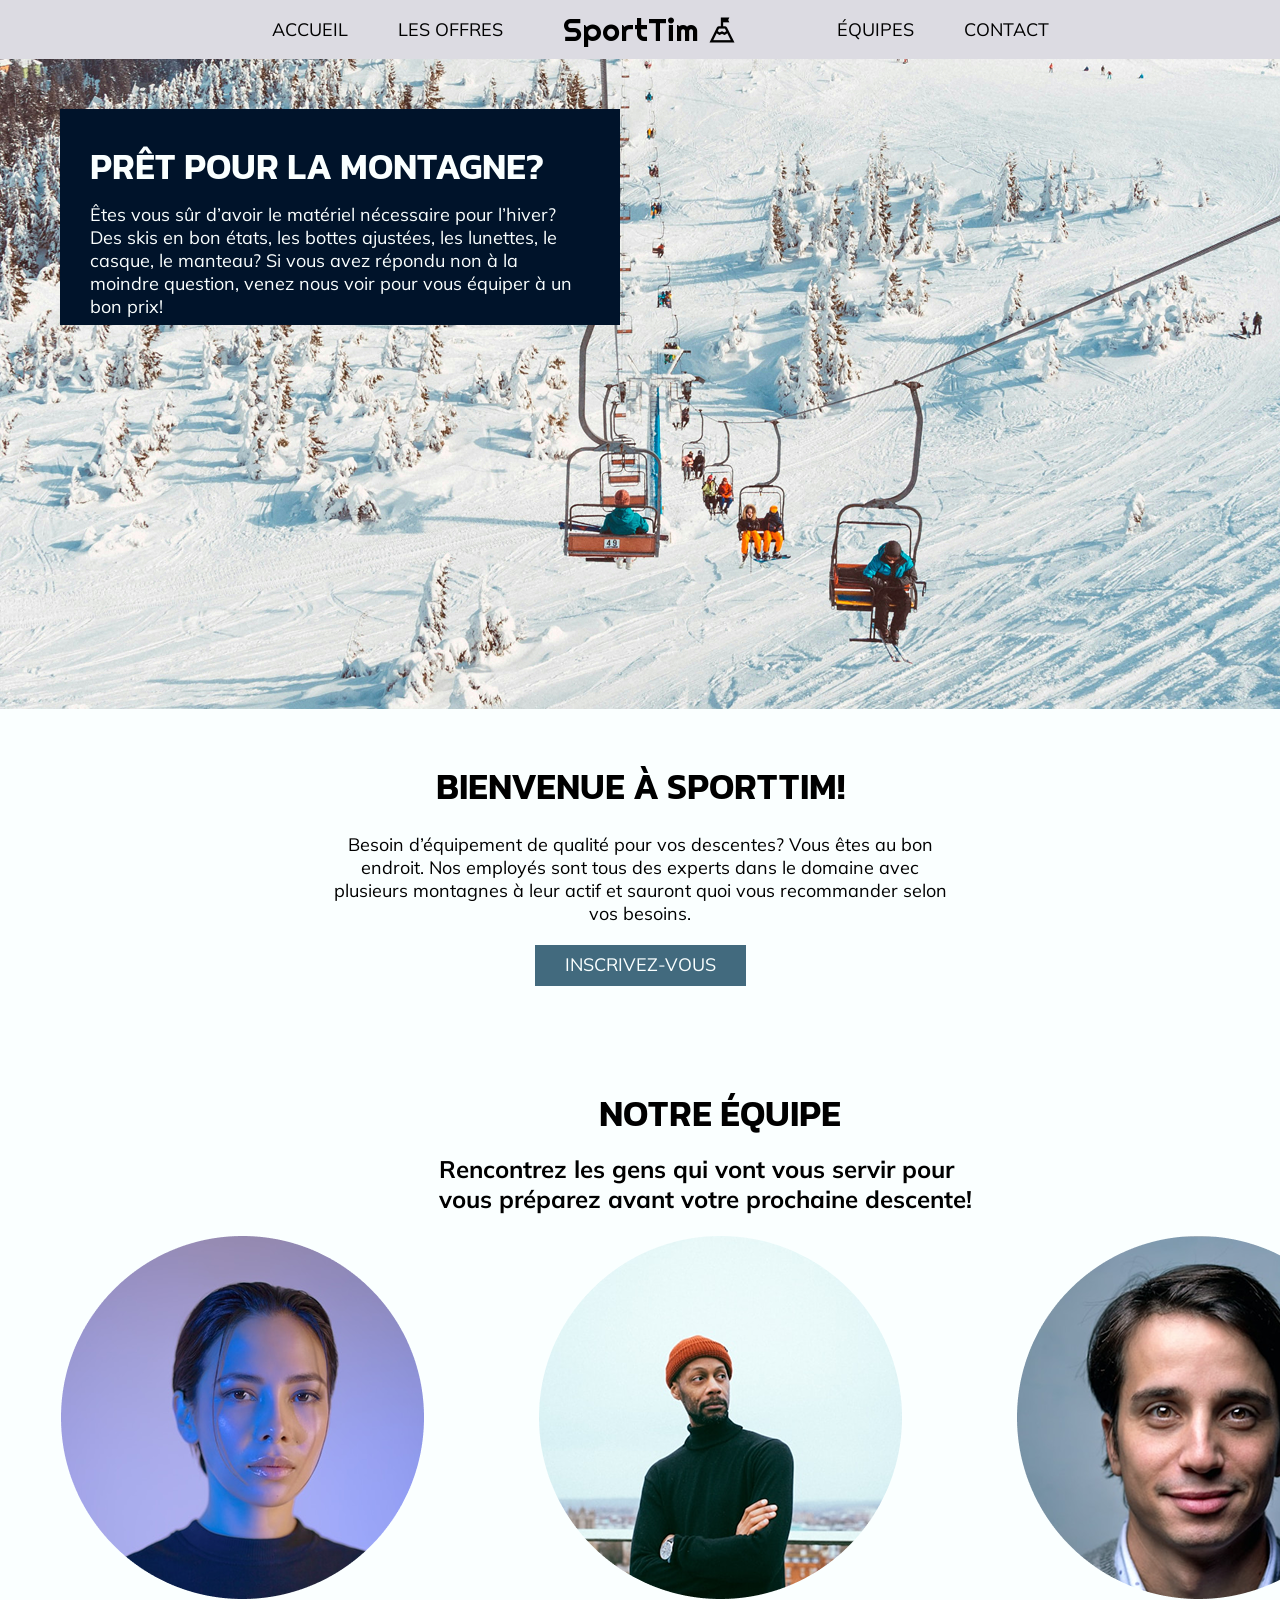
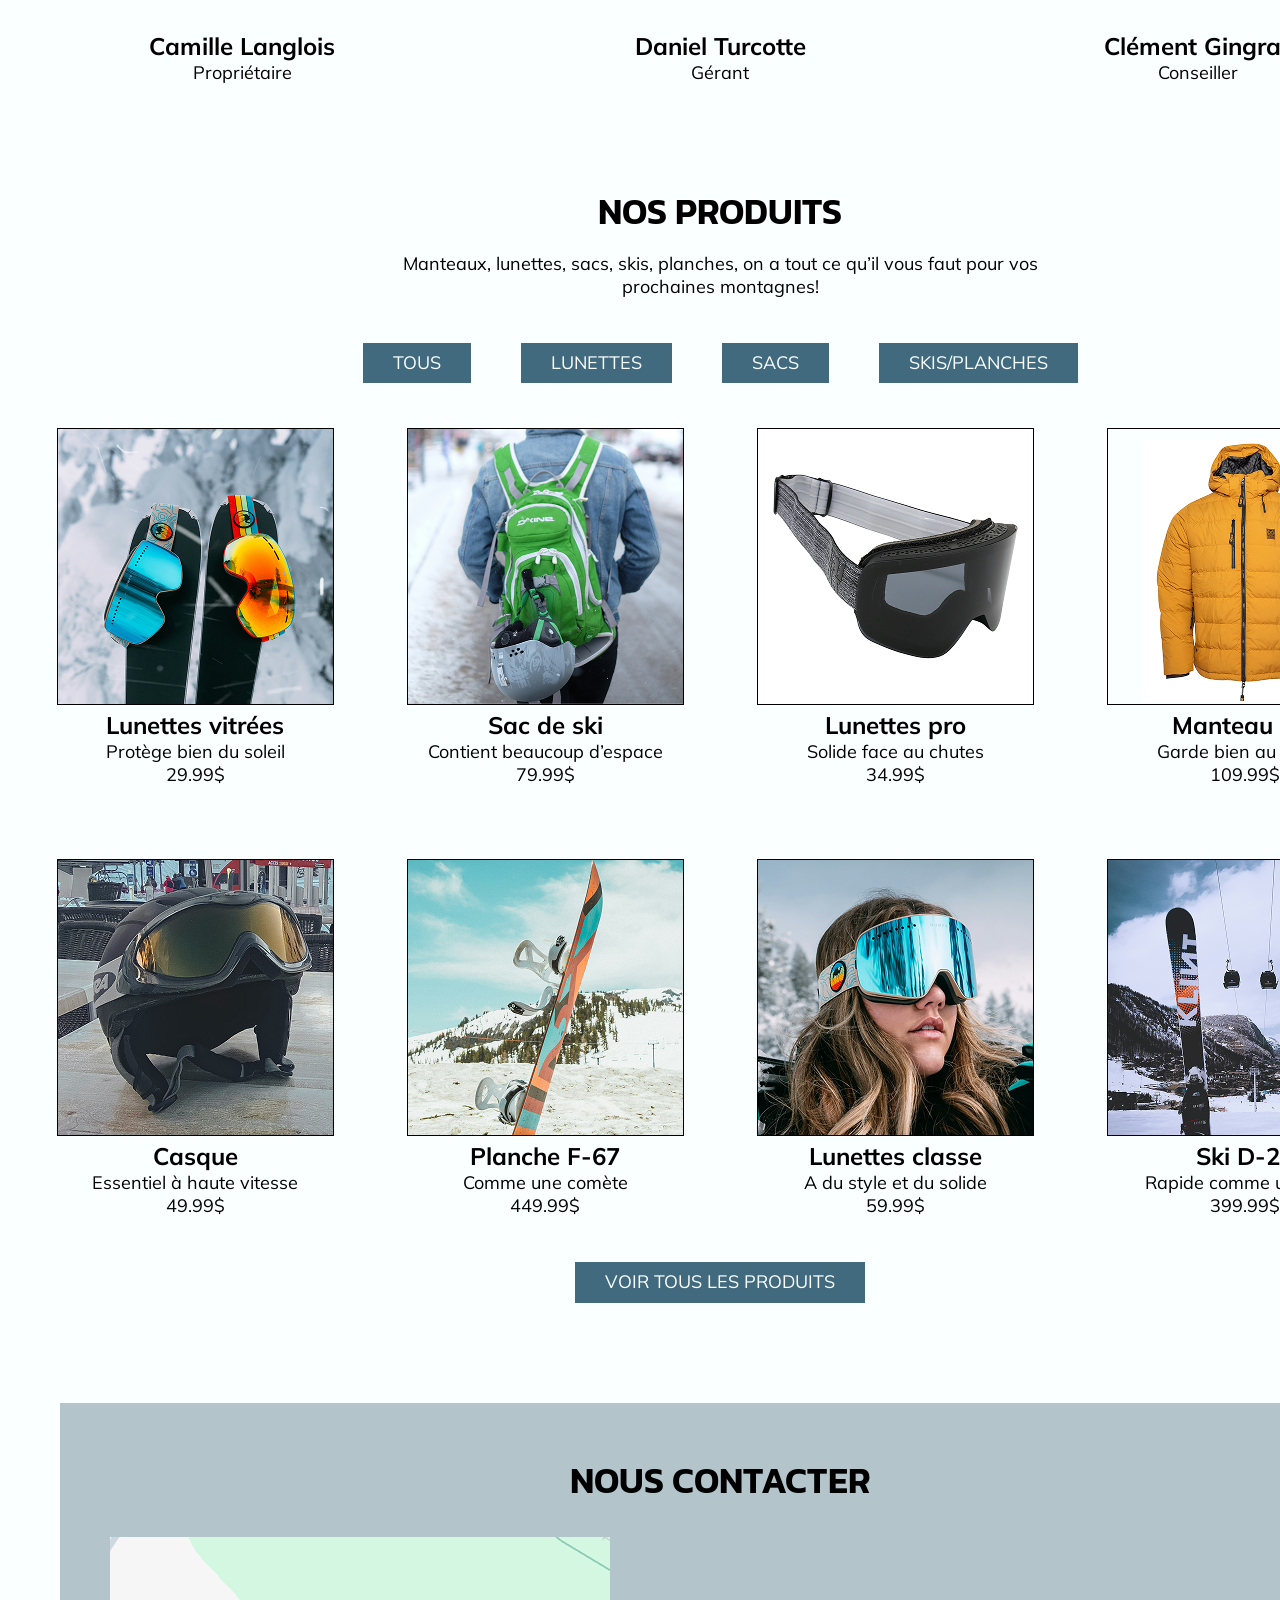
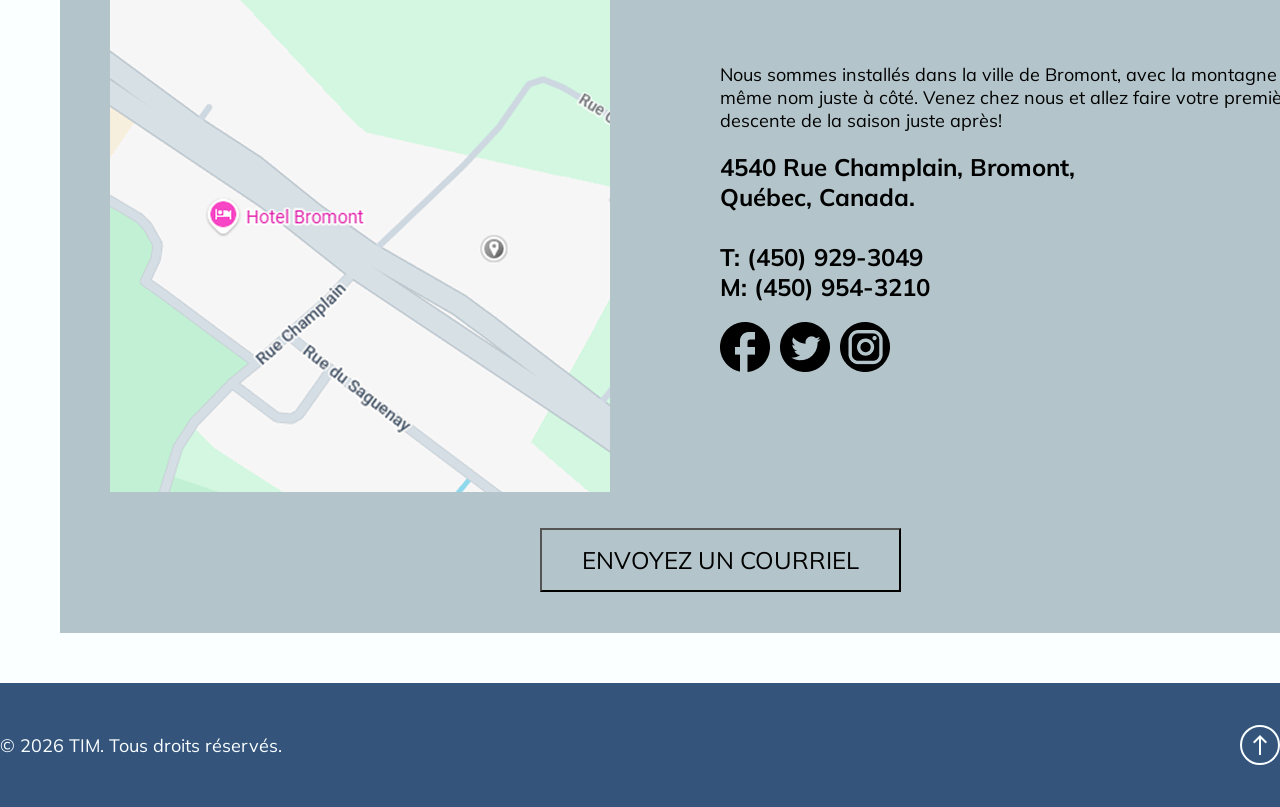
==== index.html @ 907dd09f "sauvegarde rapide" ====
<!DOCTYPE html>
<html lang="fr">
<head>
    <meta charset="UTF-8">
    <meta name="viewport" content="width=device-width, initial-scale=1.0">
    <title>SportTim</title>
    <link rel="preconnect" href="https://fonts.googleapis.com">
    <link rel="preconnect" href="https://fonts.gstatic.com" crossorigin>
    <link href="https://fonts.googleapis.com/css2?family=Kanit:ital,wght@0,100;0,200;0,300;0,400;0,500;0,600;0,700;0,800;0,900;1,100;1,200;1,300;1,400;1,500;1,600;1,700;1,800;1,900&family=Mulish:ital,wght@0,200..1000;1,200..1000&family=Righteous&display=swap" rel="stylesheet">
    <link rel="stylesheet" href="https://fonts.googleapis.com/css2?family=Material+Symbols+Outlined:opsz,wght,FILL,GRAD@20..48,100..700,0..1,-50..200" />
    <script src="scripts.js" defer></script>
    <link rel="stylesheet" href="styles/normalize.css">
    <link rel="stylesheet" href="styles/style.css">
</head>
<body>
    <header>
        <div class="boiteNav">
            <nav>
                <ul>
                    <li><a href="index.html">Accueil</a></li>
                    <li><a href="#">Les offres</a></li>
                </ul>

            </nav>
            

            <a href="index.html" class="logo">
                SportTim
                <span class="mountain material-symbols-outlined">
                mountain_flag
                </span>
            </a>

            <nav>
                <ul>
                    <li><a href="#">Équipes</a></li>
                    <li><a href="#">Contact</a></li>
                </ul>

            </nav>
        </div>
    </header>

    <section class="hero">
        <div class="wrapper">
            <div class="contenu">
                <h2>Prêt pour la montagne?</h2>
                <p>Êtes vous sûr d’avoir le matériel nécessaire pour l’hiver? Des skis en bon états, les bottes ajustées, les lunettes, le casque, le manteau? Si vous avez répondu non à la moindre question, venez nous voir pour vous équiper à un bon prix! </p>
            </div>
        </div>

    </section>

    <section class="inscription">
        <div class="wrapper">

            <h2>Bienvenue à SportTim!</h2>

            <p>
                Besoin d’équipement de qualité pour vos descentes? Vous êtes au bon endroit. Nos employés sont tous des experts dans le domaine avec plusieurs montagnes à leur actif et sauront quoi vous recommander selon vos besoins.
            </p>

            <button>
                Inscrivez-vous
            </button>

        </div>

    </section>

    <section class="equipe">
        <div class="wrapper">
            <div class="titreEquipe">
                <h2>Notre équipe</h2>
                <h3>
                    Rencontrez les gens qui vont vous servir pour vous préparez avant votre prochaine descente! 
                </h3>
            </div>


            <div class="carousel">
                <article>
                    <img class="employe" src="images/Camille.png" alt=""> 
                    <h3>Camille Langlois</h3>
                    <p>Propriétaire</p>
                </article>
                <article>
                    <img class="employe" src="images/Daniel.png" alt="">
                    <h3>Daniel Turcotte</h3>
                    <p>Gérant</p>
                </article>
                <article>
                    <img class="employe" src="images/Clément.png" alt="">
                    <h3>Clément Gingras</h3>
                    <p>Conseiller</p>
                </article>
            </div>


        </div>
    </section>

    <section class="produits">
        <div class="wrapper">
            <div class="titreProduits">
                <h2>Nos produits</h2>
                <p>
                    Manteaux, lunettes, sacs, skis, planches, on a tout ce qu’il vous faut pour vos prochaines montagnes!
                </p>
            </div>
            <div class="navProduits">
                <button>Tous</button><button>Lunettes</button><button>Sacs</button><button>Skis/planches</button>
            </div>
            <div class="cases">
                <article>
                    <a href="fiche-produit.html"><img src="images/lunetteVitre.png" alt=""></a>
                    <h3>Lunettes vitrées</h3>
                    <p>Protège bien du soleil</p>
                    <p>29.99$</p>
                </article>
                <article>
                    <a href="fiche-produit.html"><img src="images/sac.png" alt=""></a>
                    <h3>Sac de ski</h3>
                    <p>Contient beaucoup d’espace</p>
                    <p>79.99$</p>
                </article>
                <article>
                    <a href="fiche-produit.html"><img src="images/lunettePro.png" alt=""></a>
                    <h3>Lunettes pro</h3>
                    <p>Solide face au chutes</p>
                    <p>34.99$</p>
                </article>
                <article>
                    <a href="fiche-produit.html"><img src="images/manteau.png" alt=""></a>
                    <h3>Manteau pro</h3>
                    <p>Garde bien au chaud</p>
                    <p>109.99$</p>
                </article>
                <article>
                    <a href="fiche-produit.html"><img src="images/casque.png" alt=""></a>
                    <h3>Casque</h3>
                    <p>Essentiel à haute vitesse</p>
                    <p>49.99$</p>
                </article>
                <article>
                    <a href="fiche-produit.html"><img src="images/planche.png" alt=""></a>
                    <h3>Planche F-67</h3>
                    <p>Comme une comète</p>
                    <p>449.99$</p>
                </article>
                <article>
                    <a href="fiche-produit.html"><img src="images/lunetteClasse.png" alt=""></a>
                    <h3>Lunettes classe</h3>
                    <p>A du style et du solide</p>
                    <p>59.99$</p>
                </article>
                <article>
                   <a href="fiche-produit.html"><img src="images/ski.png" alt=""></a>
                    <h3>Ski D-29</h3>
                    <p>Rapide comme un éclair</p>
                    <p>399.99$</p>
                </article>
            </div>
            <button class="ctaProduits" onclick="window.location.href='produits.html'">Voir tous les produits</button>  <!--trouver autre methode pour cliquer-->
        </div>
    </section>

    <section class="contacter">
        <div class="wrapper">
            <div class="conteneurContact">
                <h2>
                Nous contacter
            </h2>
            <div class="colonnes">
                <div class="colonne1">
                    <img src="images/map.png" alt="">
                </div>
                <div class="colonne2">
                    <p>
                        Nous sommes installés dans la ville de Bromont, avec la montagne du même nom juste à côté. Venez chez nous et allez faire votre première descente de la saison juste après!
                    </p>
                    
                    <div class="adresse">
                        <h3>
                            4540 Rue Champlain, Bromont, Québec, Canada.
                        </h3>
                        <div class="telephone">
                            <h3>T: (450) 929-3049</h3>
                            <h3>M: (450) 954-3210</h3>
                        </div>
                    </div>
                    
                    <div class="nav-social">
                        <img src="images/facebook.png" alt="">
                        <img src="images/twitter.png" alt="">
                        <img src="images/insta.png" alt="">
                    </div>
                </div>

            </div>

            <button class="courriel">Envoyez un courriel</button>
            </div>
        </div>

    </section>

    <footer>
        <div class="wrapper">
            <p>
                © 2026 TIM. Tous droits réservés.
            </p>

            <a href="#"><span class="material-symbols-outlined">north</span></a>

            
        </div>
    </footer>

    <div class="modal"></div>
    
</body>
</html>
---- styles/style.css ----
/* ==========================================================================
   Generic
   ========================================================================== */
html {
  box-sizing: border-box;
}

*,
*:before,
*:after {
  box-sizing: inherit;
}

/* ==========================================================================
   Base   
    ========================================================================== */

    body{
        background-color: #FAFFFF;
        margin: 0;
        padding: 0;
        font: normal 400 1.125rem "Mulish", sans-serif;
    }


/* ==========================================================================
   Mise en page
   ========================================================================== */

   .wrapper{
    width: 1320px;
    margin-left: auto;
    margin-right: auto;
   }

   section{
      padding: 50px 60px;
   }


/* ==========================================================================
   Element/typographie
   ========================================================================== */

   h1{
      font: normal 400 2.125rem "Righteous", sans-serif;
   }

   h2{
    font: normal 600 2.25rem "Kanit", sans-serif;
    margin: 0;
    padding: 0;
    text-transform: uppercase;
   }

   h3{
    font: normal 700 1.5rem "Mulish", sans-serif;
    margin: 0;
   }

   p{
    margin: 0;
   }
   


/* ==========================================================================
   Components
   ========================================================================== */




   /* ===================================================== GLOBAL ====================================================== */


   /* Header */

   header{
    background-color: #DCDBE2;
   }

   .boiteNav{
    display: flex;
    justify-content: center;
    align-items: center;
    gap: 60px;
   }

   .boiteNav ul{
    display: flex;
    gap: 50px;
   }

   .boiteNav nav ul li{
    list-style: none;
    font: normal 400 1.125rem "Mulish", sans-serif;
    text-transform: uppercase;
   }

   .boiteNav a{
      text-decoration: none;
      color: #000;
   }

   .logo{
    display: flex;
    justify-content: center;
    align-items: center;
    gap: 8px;
    font: normal 400 1.9375rem "Righteous", sans-serif;
    margin: 0;
   }

   .mountain{
    font-size: 30px;
   }
   

   /* Footer */

   footer{
      background-color: #34547C;
      color: #FAFFFF;
      height: 124px;
      display: flex;
      align-items: center;
   }
   
   footer .wrapper{
      display: flex;
      align-items: center;
      justify-content: space-between;
   }

   footer span{
      border: 2px solid #faffff;
      border-radius: 50%;
      padding: 6px;
   }

   footer a{
      color: #faffff;
   }

/* ===================================================== ACCUEIL ====================================================== */



   /* Hero */

   .hero{
    background: url(../images/hero_background.jpg);
    background-size: cover;
    background-repeat: no-repeat;
    height: 650px;
    width: 100%;
   }

   .hero .contenu{
    color: #FAFFFF;
    background-color: #00132A;
    display: flex;
    flex-direction: column;
    width: 560px;
    height: 216px;
    padding: 30px;
    gap: 10px;
   }



   /* Inscription */

   .inscription .wrapper {
    display: flex;
    justify-content: center;
    flex-direction: column;
    align-items: center;
    gap: 20px;
   }

   .inscription{
    display: flex;
    justify-content: center;
    padding: 50px 60px;
   }

   .inscription p{
    text-align: center;
    width: 633px;
   }

   .inscription button{
    background-color: #426A7E;
    color: #FAFFFF;
    border: none;
    padding: 10px 30px;
    text-transform: uppercase;
   }


   /* Équipe */
   

   .equipe .wrapper{
      display: flex;
      flex-direction: column;
      align-items: center;
      gap: 22px;
   }

   .titreEquipe{
      display: flex;
      justify-content: center;
      flex-direction: column;
      align-items: center;
      width: 562px;
      gap: 14px;
   }

   .carousel{
    display: flex;
    gap: 115px;
   }

   .carousel article{
      display: flex;
      flex-direction: column;
      justify-content: center;
      align-items: center;
   }

   .carousel h3{
      margin-top: 32px;
   }

   .employe:hover{
      cursor: pointer;
   }



   /* Produits */

   .produits .wrapper{
      display: flex;
      flex-direction: column;
      align-items: center;
      gap: 45px;
   }

   .titreProduits{
      display: flex;
      justify-content: center;
      flex-direction: column;
      align-items: center;
      width: 684px;
      gap: 14px;
      text-align: center;
   }

   .navProduits{
      display: flex;
      gap: 50px;
   }

   .navProduits button{
    background-color: #426A7E;
    color: #FAFFFF;
    border: none;
    padding: 5px 10px;
    text-transform: uppercase;

   }

   .cases{
      display: grid;
      grid-template-columns: 1fr 1fr 1fr 1fr;
      gap: 73px;
   }

   .cases img{
      border: solid 1px black;

   }

      .cases img:hover{
      
      border: solid 9px black;
   }

   .cases article{
      display: flex;
      flex-direction: column;
      align-items: center;
   }

      .produits .wrapper button{
      background-color: #426A7E;
      color: #FAFFFF;
      border: none;
      padding: 10px 30px;
      text-transform: uppercase;
   }


   /* Contact */

   .wrapper .conteneurContact{
      display: flex;
      flex-direction: column;
      align-items: center;
      gap: 30px;
   }

   .conteneurContact{
      height: 830px;
      background-color: #B3C5CB;
      padding: 50px;
   }

   .colonnes{
      display: grid;
      grid-template-columns: 1fr 1fr;
   }

   .colonne2{
      display: flex;
      flex-direction: column;
      gap: 20px;
      justify-content: center;
   }

   .adresse{
      display: flex;
      flex-direction: column;
      gap: 30px;
   }

   .colonne2 h3{
      width: 372px;
   }

   .nav-social{
      display: flex;
      gap: 10px;
   }

   .courriel{
      background: none;
      text-transform: uppercase;
      padding: 15px 40px;
      font: normal 400 1.5rem "Mulish", sans-serif;
   }


   /* Modal */

   .modal{
      position: fixed;
      top: 0;
      left: 0;
      width : 100%;
      height : 100vh;
      z-index: 999;
      background-color: rgba(0, 0, 0, 0.8);
      align-content: center;
      justify-content: center;
      display: none;
   }

   .modal.visible{
   display: flex;
   }


   /* ===================================================== FICHE PRODUIT ====================================================== */

   .descriptionProduit .wrapper{
      display: flex;
      flex-direction: column;
      align-items: center;
      text-align: center;
      width: 492px;
   }

   .carouselProduits{
      display: flex;
      justify-content: space-between;
   }

   .carouselProduits article{
      display: flex;
      flex-direction: column;
      align-items: center;
      gap: 28px;
   }

   .carouselProduits img{
      border: solid 1px black;
   }

   /* ===================================================== TOUT LES PRODUITS ====================================================== */

.titrePagesProduits{
   text-align: center;
}
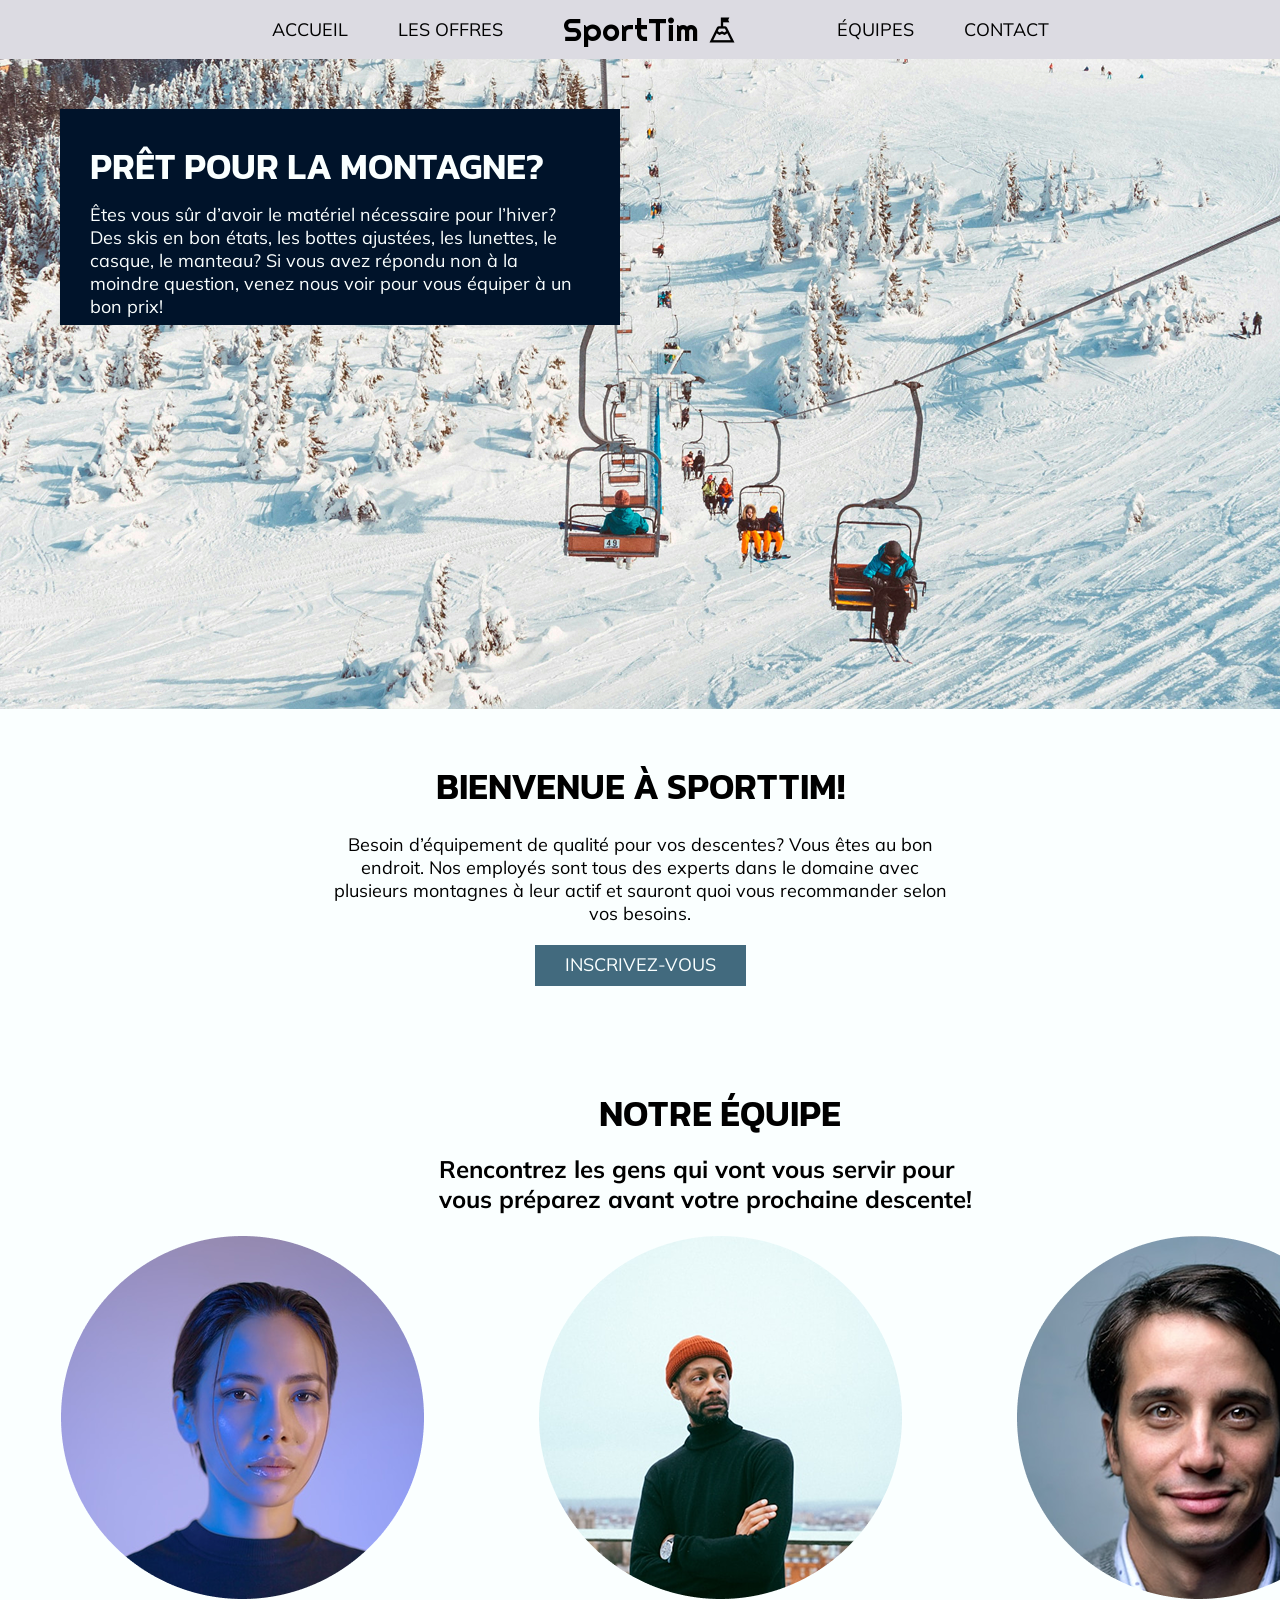
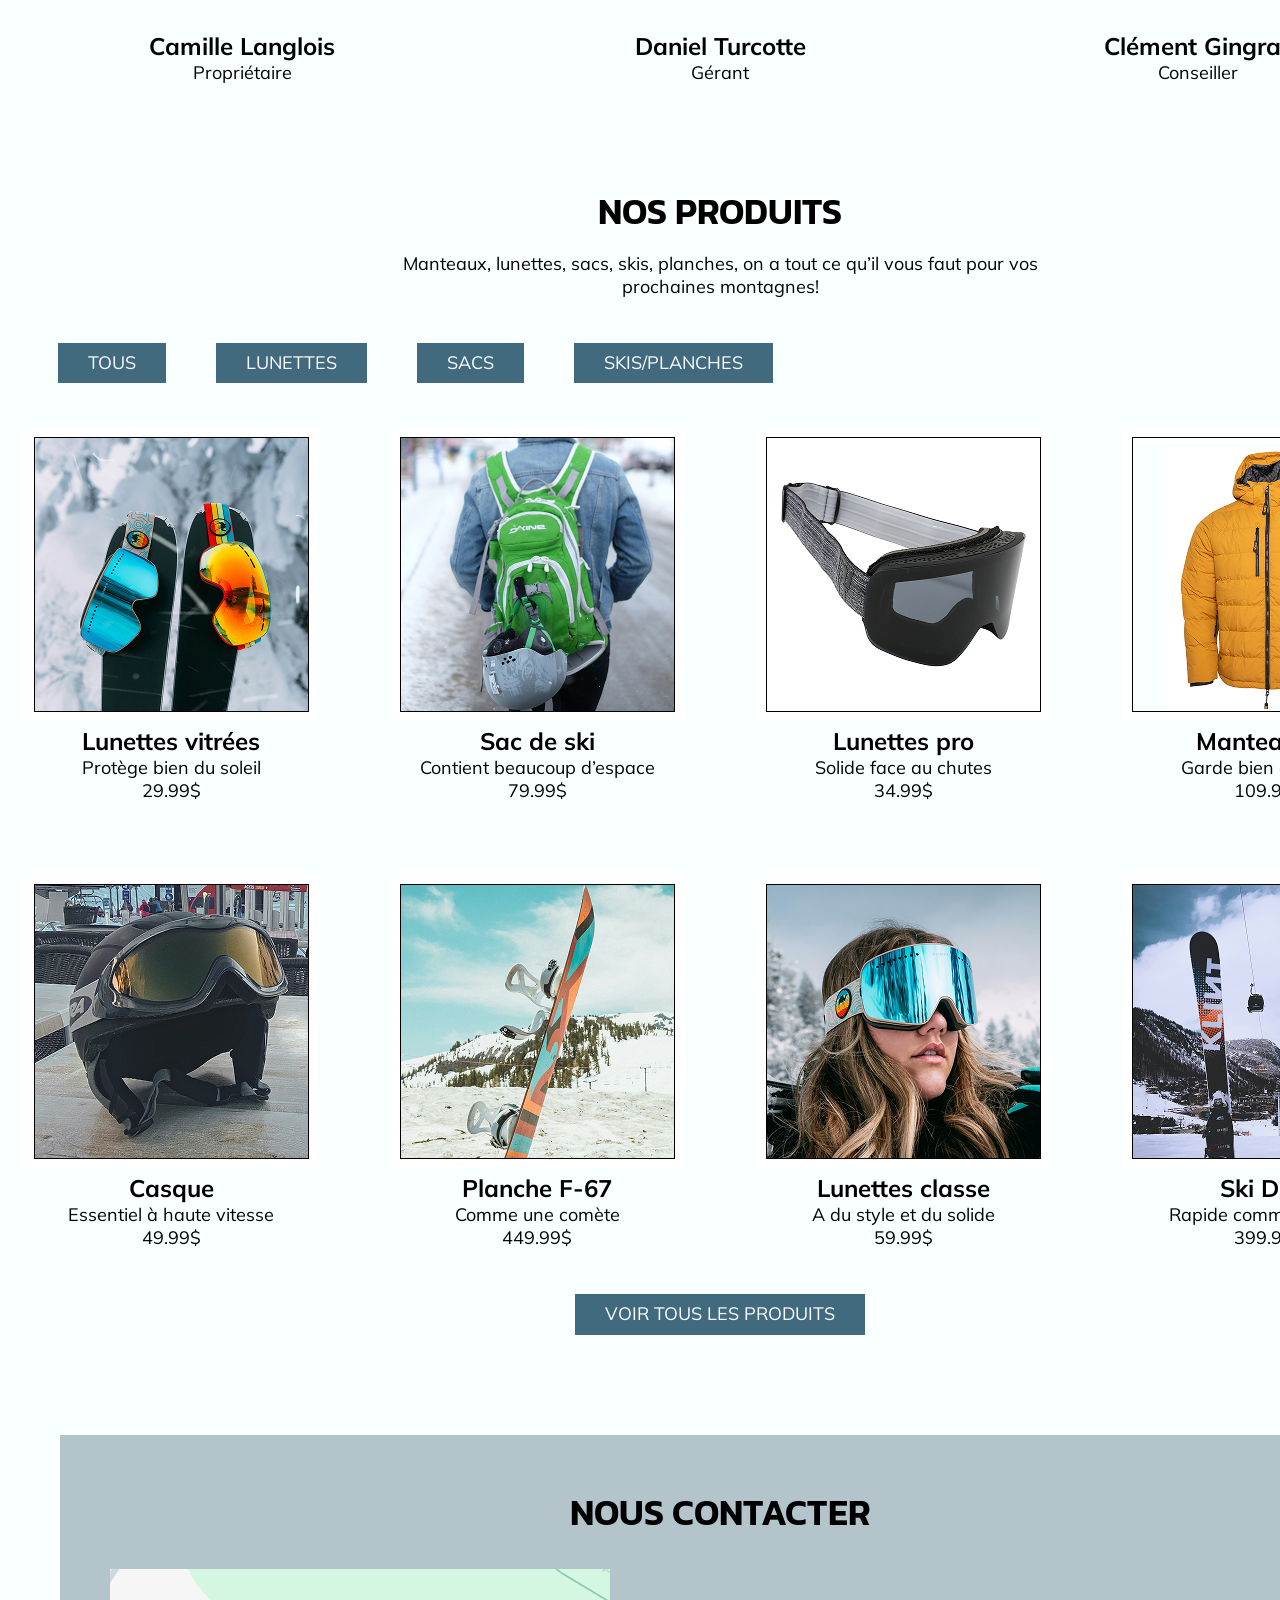
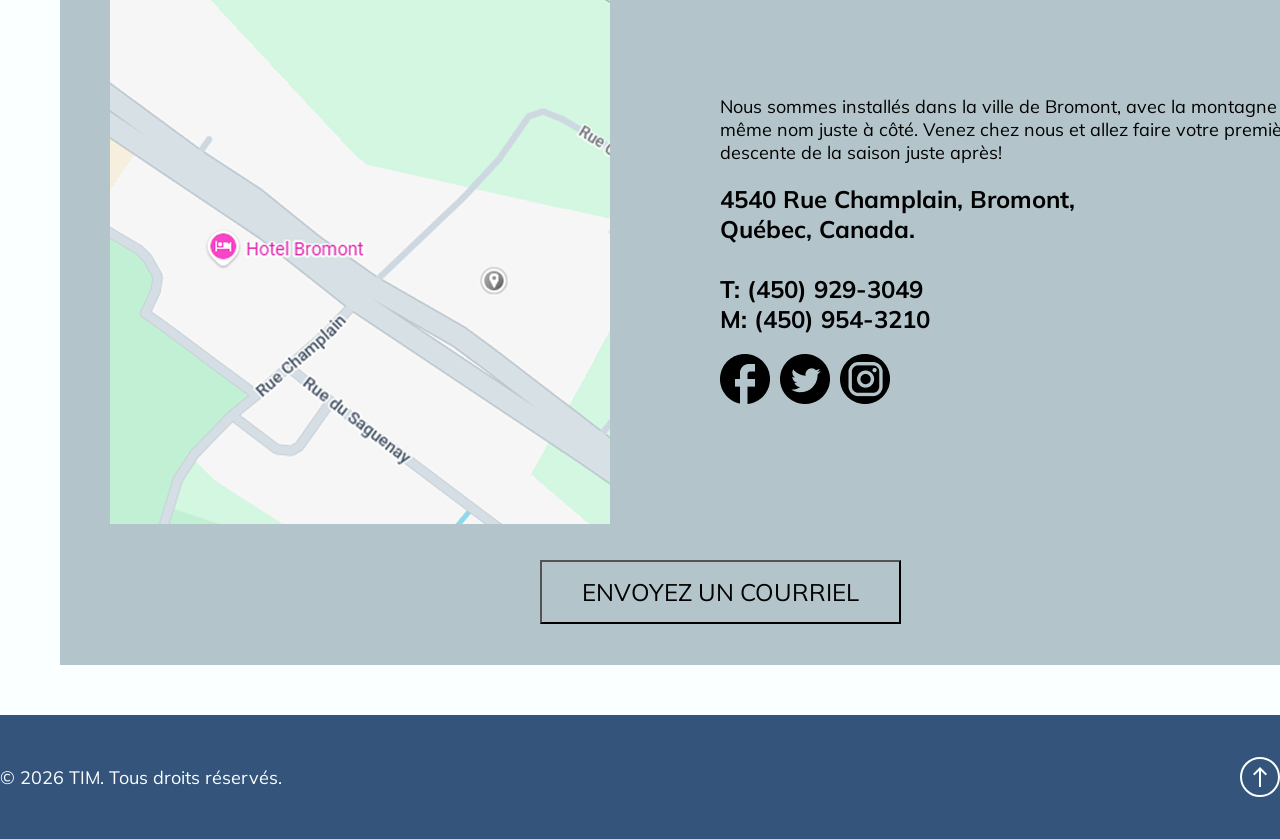
==== commit 8695c61e: "nom d'une page modifiée" ====
--- a/index.html
+++ b/index.html
@@ -18,7 +18,7 @@
             <nav>
                 <ul>
                     <li><a href="index.html">Accueil</a></li>
-                    <li><a href="#">Les offres</a></li>
+                    <li><a href="liste-articles.html">Les offres</a></li>
                 </ul>
 
             </nav>
@@ -161,7 +161,7 @@
                     <p>399.99$</p>
                 </article>
             </div>
-            <button class="ctaProduits" onclick="window.location.href='produits.html'">Voir tous les produits</button>  <!--trouver autre methode pour cliquer-->
+            <button class="ctaProduits" onclick="window.location.href='liste-articles.html'">Voir tous les produits</button>  <!--trouver autre methode pour cliquer-->
         </div>
     </section>
 
--- a/styles/style.css
+++ b/styles/style.css
@@ -263,6 +263,7 @@
    .navProduits{
       display: flex;
       gap: 50px;
+      padding-right: 610px;
    }
 
    .navProduits button{
@@ -271,7 +272,10 @@
     border: none;
     padding: 5px 10px;
     text-transform: uppercase;
-
+   }
+
+   .navProduits button:hover{
+      background-color: #083559;
    }
 
    .cases{
@@ -281,12 +285,11 @@
    }
 
    .cases img{
-      border: solid 1px black;
-
-   }
-
-      .cases img:hover{
-      
+      border: solid 9px white;
+
+   }
+
+   .cases img:hover{
       border: solid 9px black;
    }
 
@@ -302,7 +305,12 @@
       border: none;
       padding: 10px 30px;
       text-transform: uppercase;
-   }
+      cursor: pointer;
+   }
+
+      .produits .wrapper button:hover{
+         background-color: #083559;
+      }
 
 
    /* Contact */
@@ -397,12 +405,34 @@
       gap: 28px;
    }
 
+   .produitsSimilaire{
+      text-align: center;
+   }
+
+   .produitsSimilaire .wrapper{
+      display: flex;
+      flex-direction: column;
+      gap: 65px;
+   }
+
    .carouselProduits img{
-      border: solid 1px black;
+      border: solid 9px none;
    }
 
    /* ===================================================== TOUT LES PRODUITS ====================================================== */
 
 .titrePagesProduits{
    text-align: center;
+}
+
+.colonneVedette{
+   display: grid;
+   grid-template-columns: 1fr 1fr;
+}
+
+.texteVedette{
+   display: flex;
+   flex-direction: column;
+   gap: 53px;
+   justify-content: center;
 }
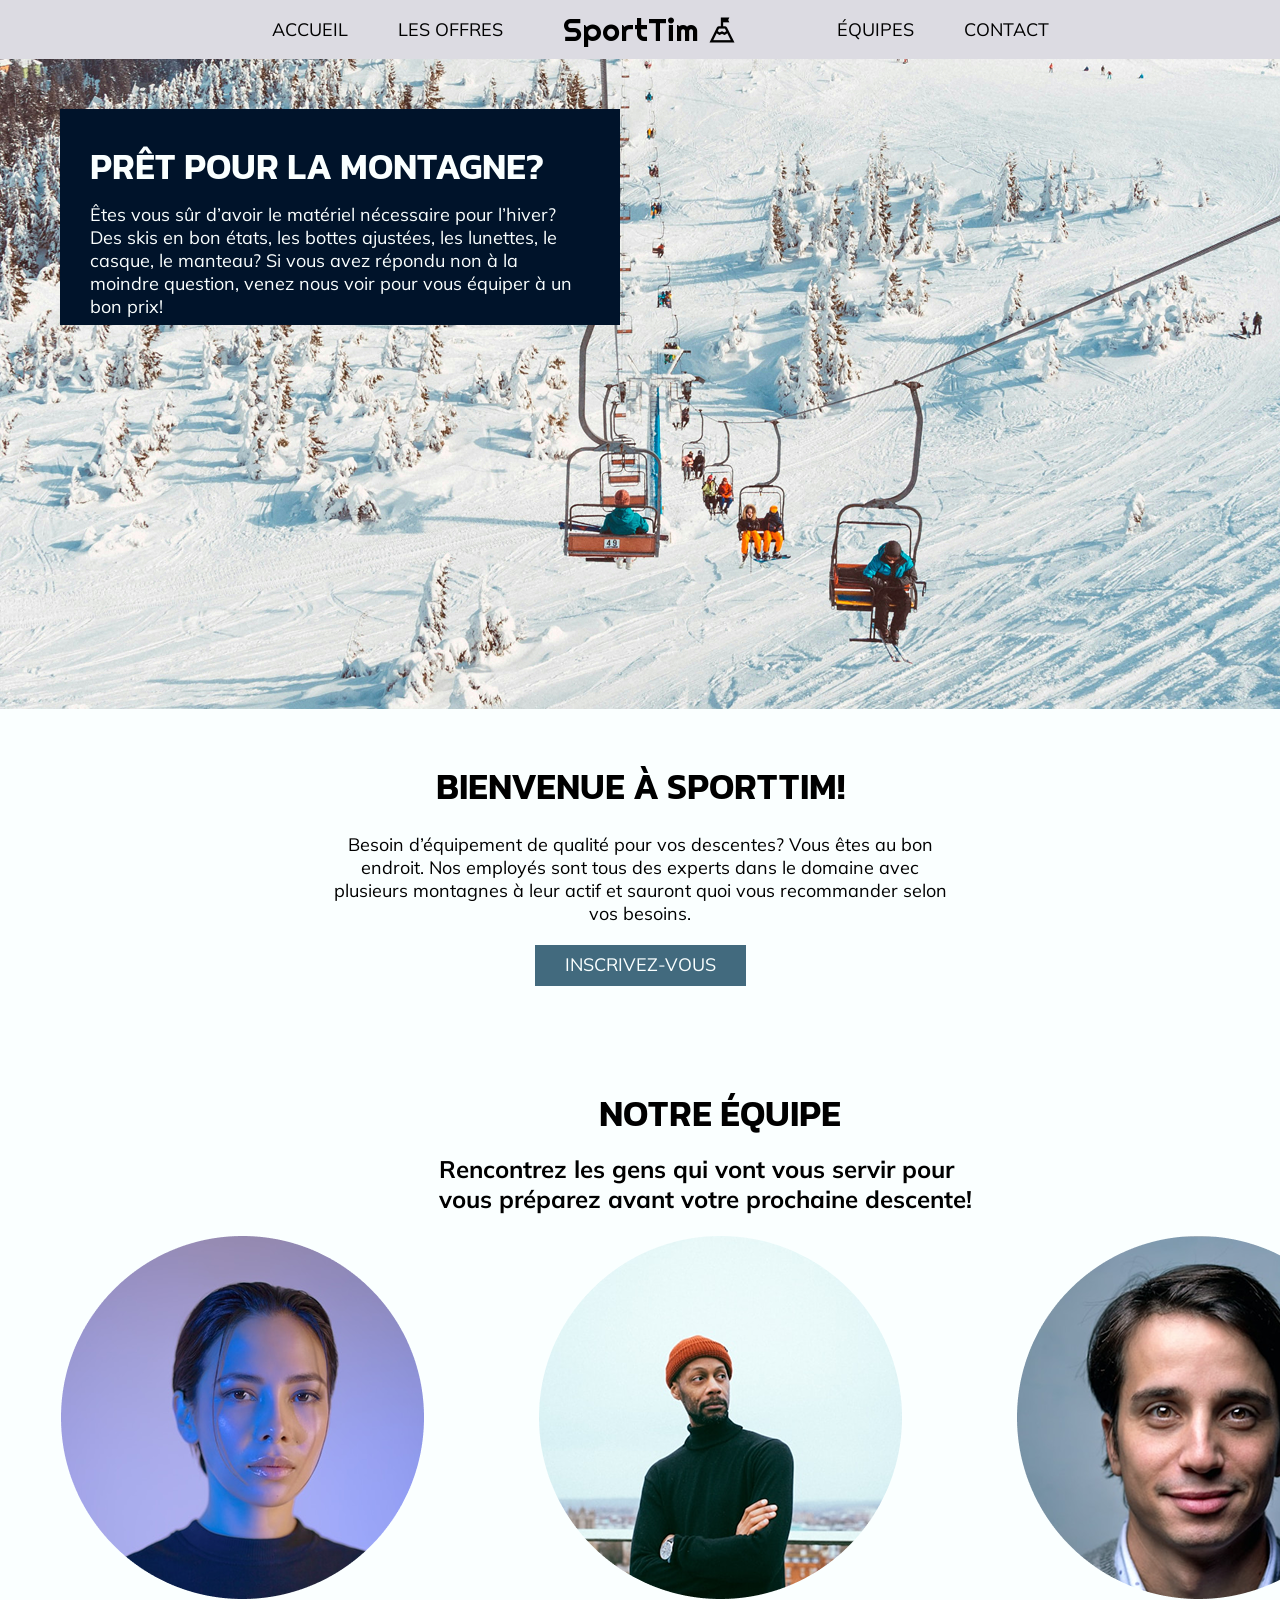
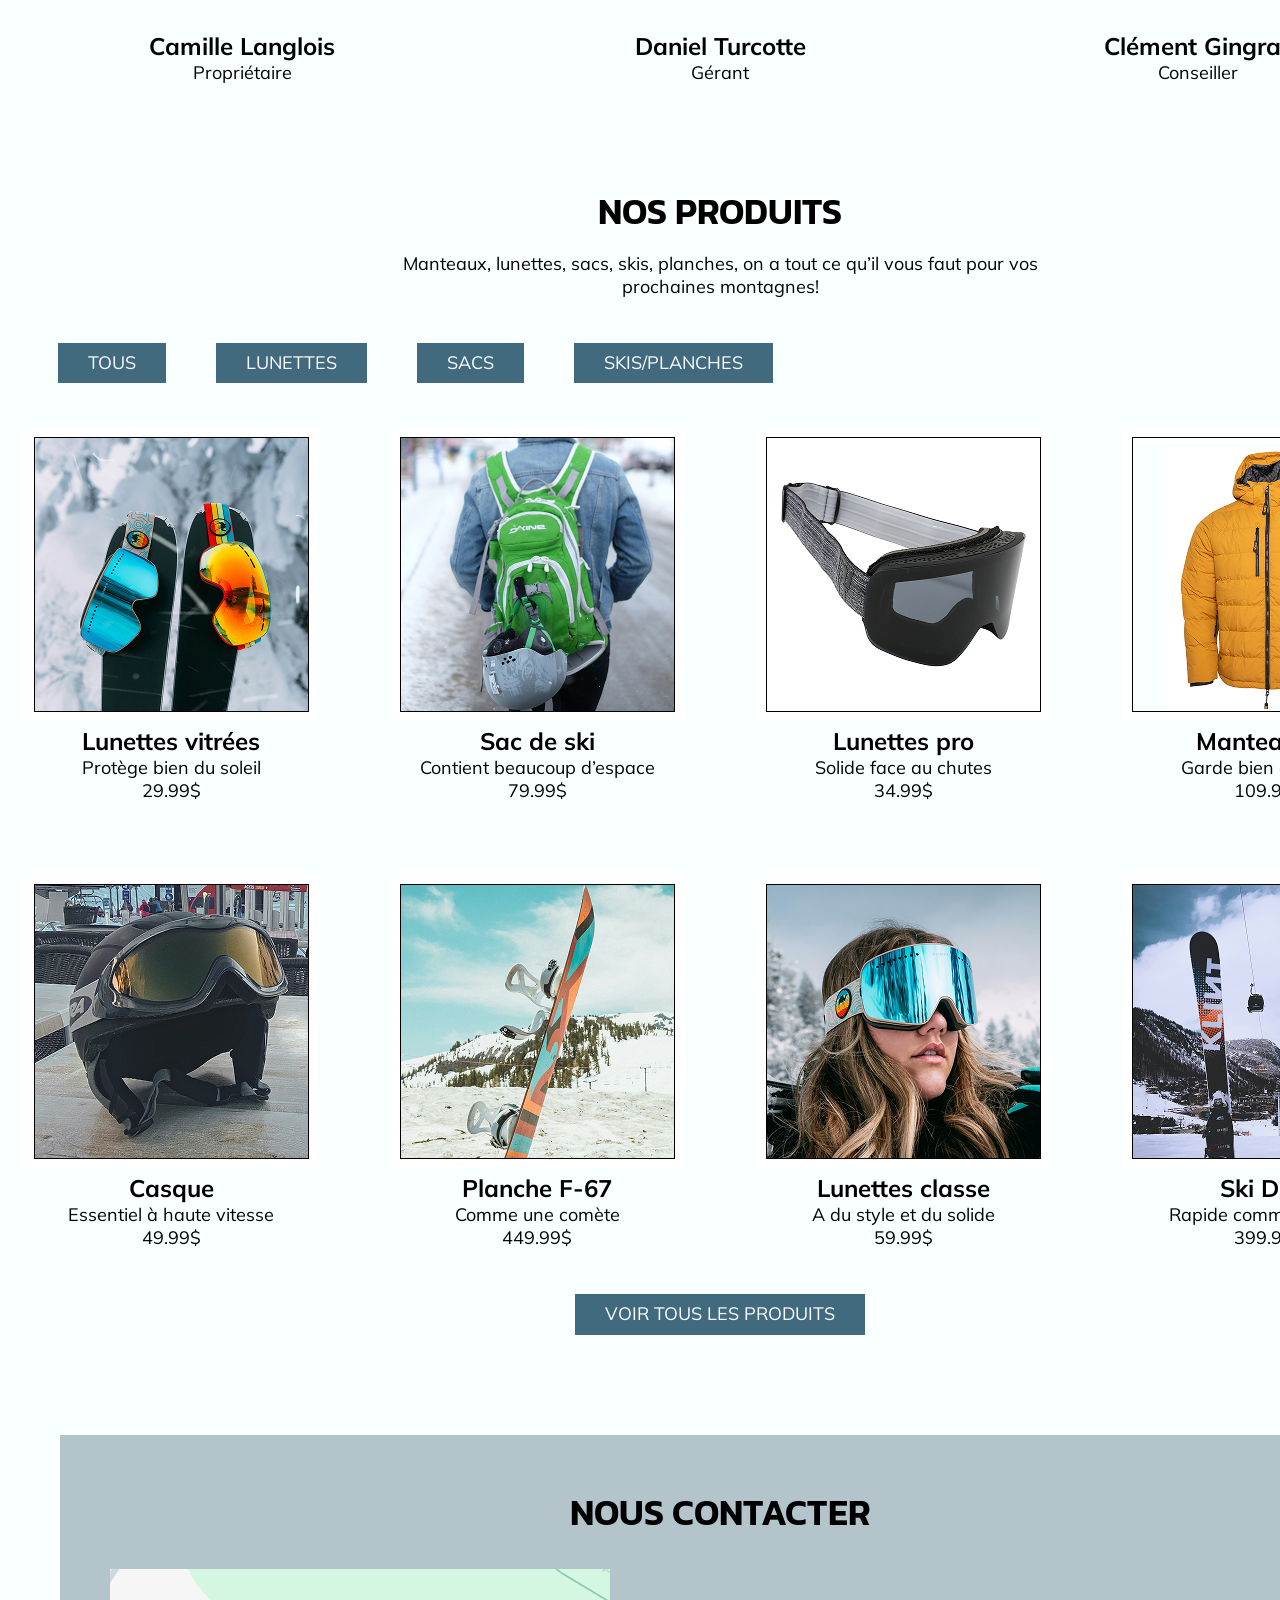
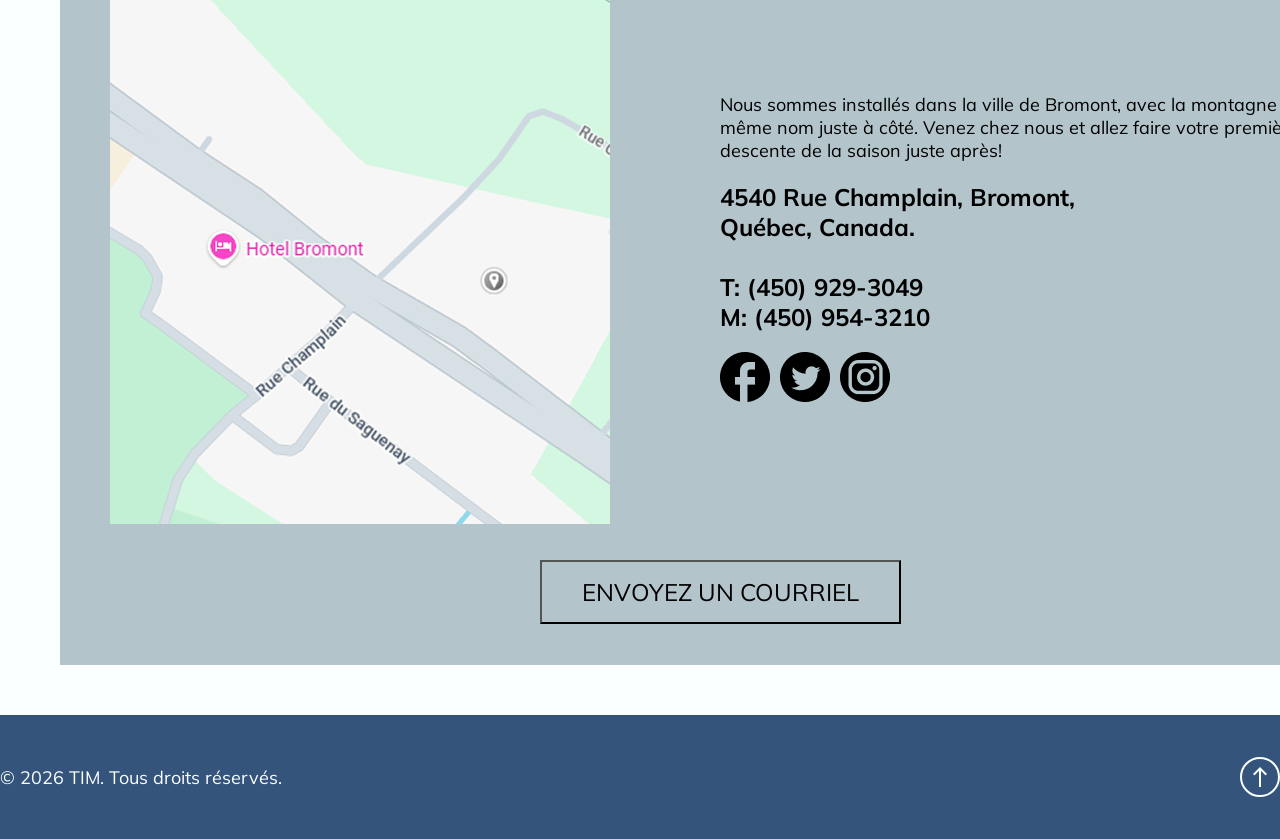
==== commit bca1f4ee: "presque fini (peut etre finir dans le cours)" ====
--- a/index.html
+++ b/index.html
@@ -33,8 +33,8 @@
 
             <nav>
                 <ul>
-                    <li><a href="#">Équipes</a></li>
-                    <li><a href="#">Contact</a></li>
+                    <li><a href="#equipe">Équipes</a></li>
+                    <li><a href="#contact">Contact</a></li>
                 </ul>
 
             </nav>
@@ -68,7 +68,7 @@
 
     </section>
 
-    <section class="equipe">
+    <section class="equipe" id="equipe">
         <div class="wrapper">
             <div class="titreEquipe">
                 <h2>Notre équipe</h2>
@@ -165,7 +165,7 @@
         </div>
     </section>
 
-    <section class="contacter">
+    <section class="contacter" id="contact">
         <div class="wrapper">
             <div class="conteneurContact">
                 <h2>
@@ -191,9 +191,9 @@
                     </div>
                     
                     <div class="nav-social">
-                        <img src="images/facebook.png" alt="">
-                        <img src="images/twitter.png" alt="">
-                        <img src="images/insta.png" alt="">
+                       <a href="https://www.facebook.com/" target="_blank"><img src="images/facebook.png" alt=""></a>
+                       <a href="https://x.com/" target="_blank"><img src="images/twitter.png" alt=""></a>
+                        <a href="https://www.instagram.com/" target="_blank"><img src="images/insta.png" alt=""></a>
                     </div>
                 </div>
 
--- a/styles/style.css
+++ b/styles/style.css
@@ -299,7 +299,7 @@
       align-items: center;
    }
 
-      .produits .wrapper button{
+   .produits .wrapper button{
       background-color: #426A7E;
       color: #FAFFFF;
       border: none;
@@ -385,6 +385,10 @@
 
    /* ===================================================== FICHE PRODUIT ====================================================== */
 
+   .imgPrincipale{
+      padding-top: 186px;
+   }
+
    .descriptionProduit .wrapper{
       display: flex;
       flex-direction: column;
@@ -393,6 +397,24 @@
       width: 492px;
    }
 
+   .btnProduit .wrapper{
+      display: flex;
+      justify-content: space-between;
+   }
+
+   .btnProduit button{
+      background-color: #426A7E;
+      color: #FAFFFF;
+      border: none;
+      padding: 20px 20px;
+      text-transform: uppercase;
+      cursor: pointer;
+   }
+
+   .btnProduit button:hover{
+      background-color: #083559;
+   }
+
    .carouselProduits{
       display: flex;
       justify-content: space-between;
@@ -403,6 +425,20 @@
       flex-direction: column;
       align-items: center;
       gap: 28px;
+   }
+
+   .carouselProduits button{
+      font: normal 400 1.125rem "Mulish", sans-serif;
+      background-color: #426A7E;
+      color: #FAFFFF;
+      border: none;
+      padding: 10px 10px;
+      text-transform: uppercase;
+      cursor: pointer;
+   }
+
+   .carouselProduits button:hover{
+      background-color: #083559;
    }
 
    .produitsSimilaire{
@@ -423,6 +459,15 @@
 
 .titrePagesProduits{
    text-align: center;
+   padding: 222px 0 248px 0;
+}
+
+.vedette{
+   padding-bottom: 96.5px;
+}
+
+.liste{
+padding-top: 96.5px;
 }
 
 .colonneVedette{
@@ -435,4 +480,5 @@
    flex-direction: column;
    gap: 53px;
    justify-content: center;
-}+}
+
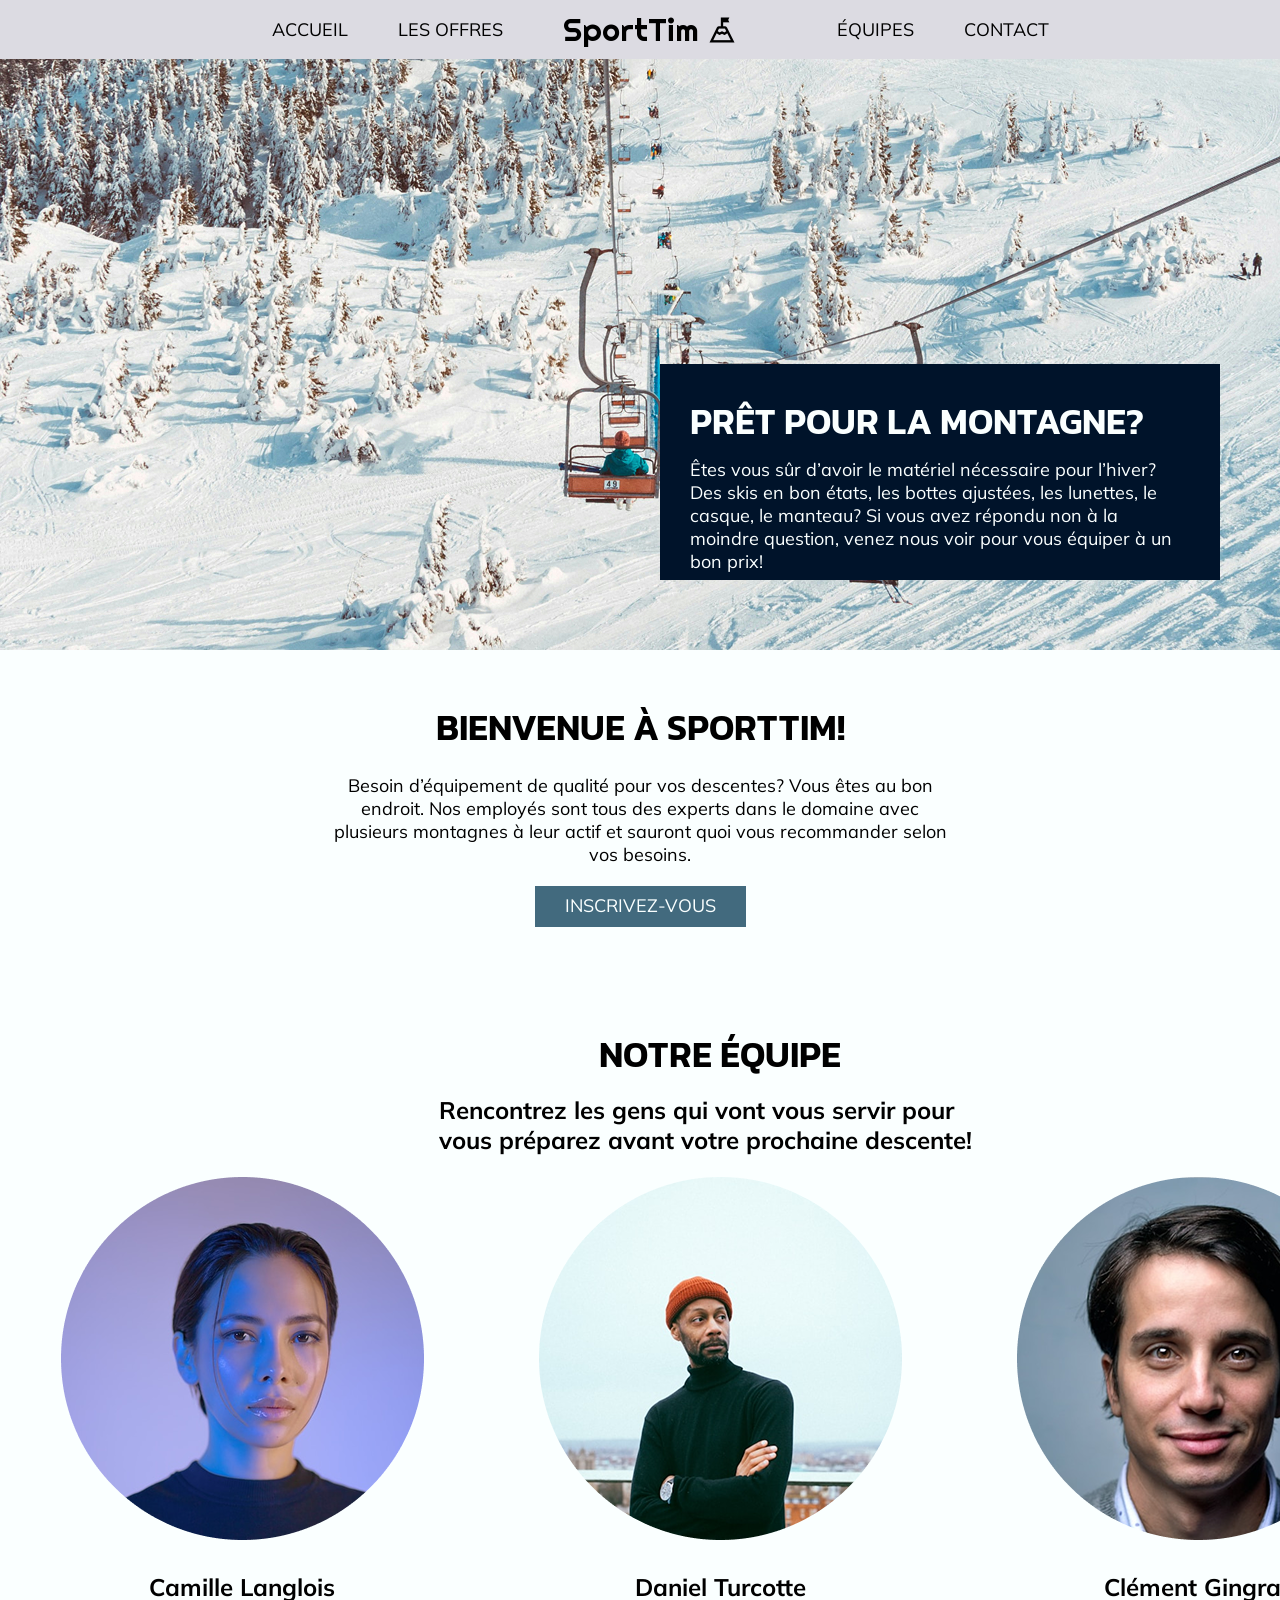
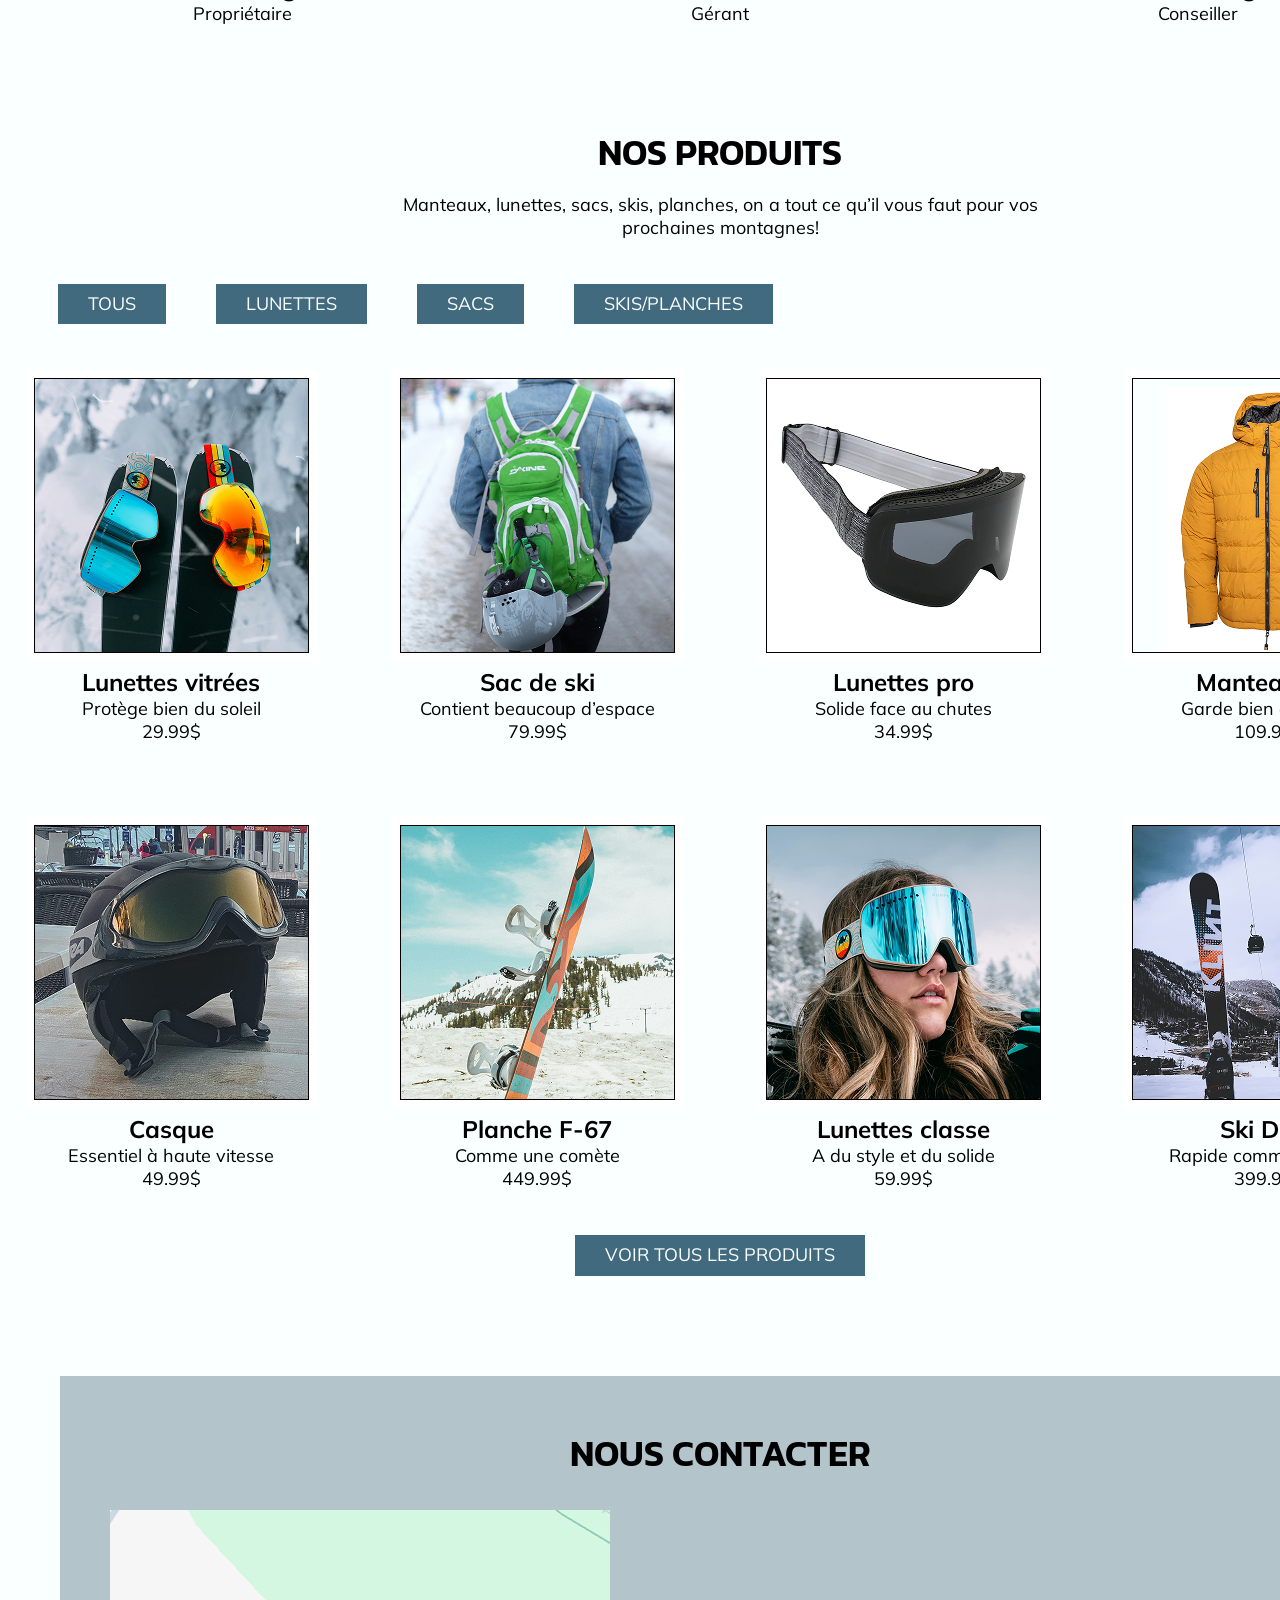
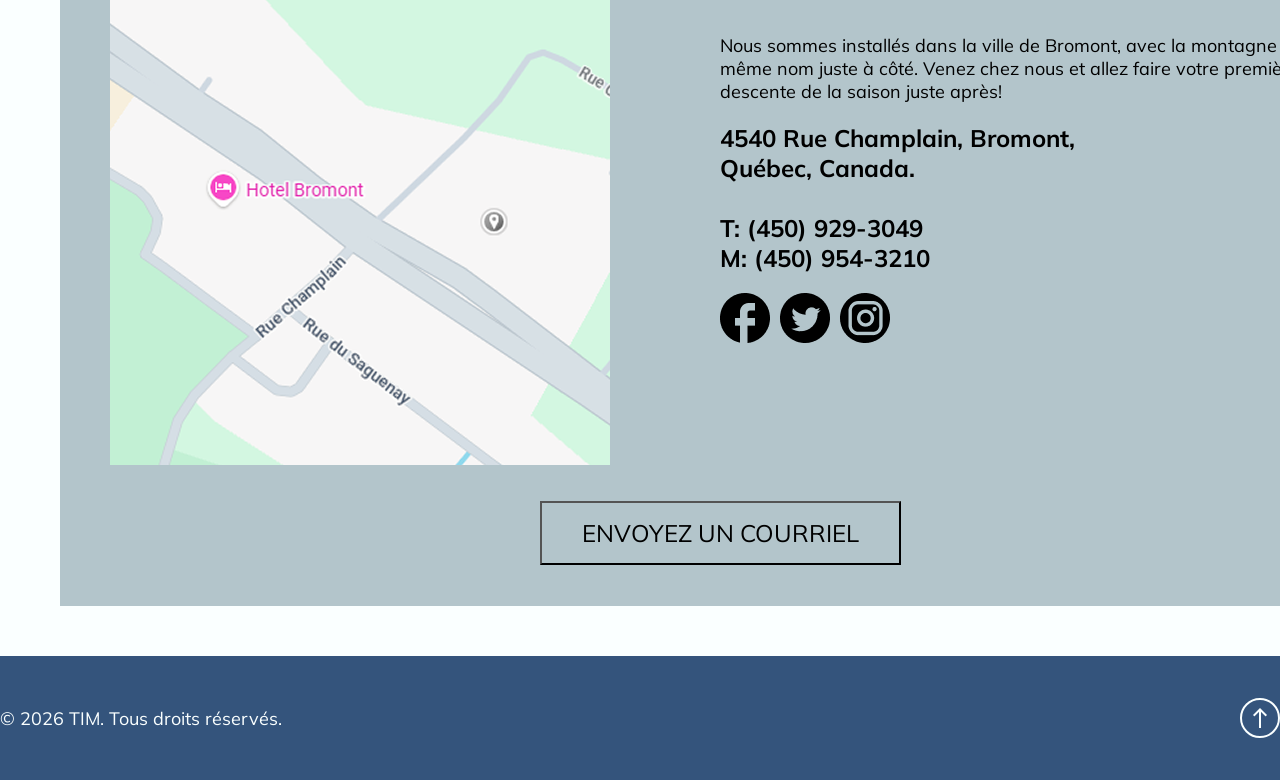
==== commit a555d29f: "courriel fonctionnel" ====
--- a/index.html
+++ b/index.html
@@ -199,7 +199,7 @@
 
             </div>
 
-            <button class="courriel">Envoyez un courriel</button>
+           <a href="mailto:2289367@cegepmontpetit.ca"><button class="courriel">Envoyez un courriel</button></a>
             </div>
         </div>
 
--- a/styles/style.css
+++ b/styles/style.css
@@ -78,6 +78,8 @@
 
    header{
     background-color: #DCDBE2;
+    position: fixed;
+    width: 100%;
    }
 
    .boiteNav{
@@ -155,6 +157,15 @@
     background-repeat: no-repeat;
     height: 650px;
     width: 100%;
+    padding-bottom: 70px;
+   }
+
+   .hero .wrapper{
+      width: 100%;
+      height: 100%;
+      display: flex;
+      align-items: flex-end;
+      justify-content: flex-end;
    }
 
    .hero .contenu{
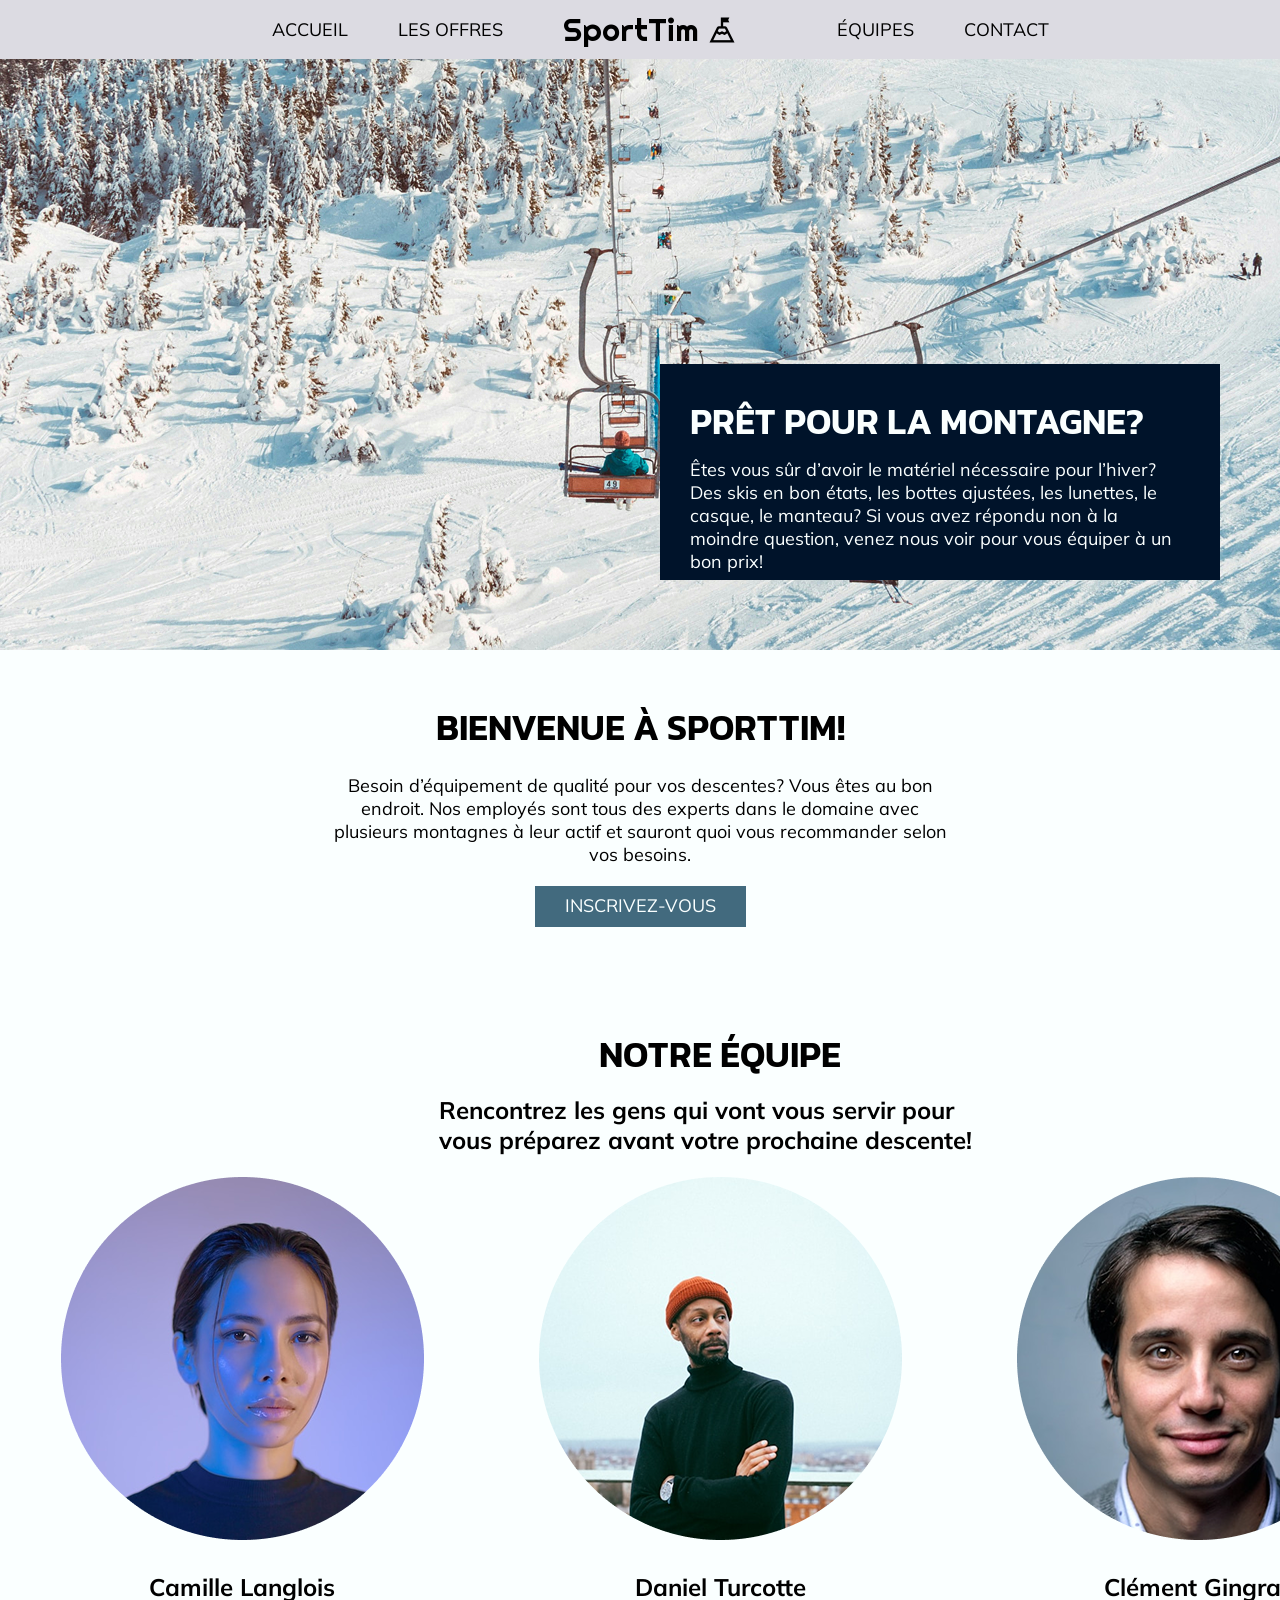
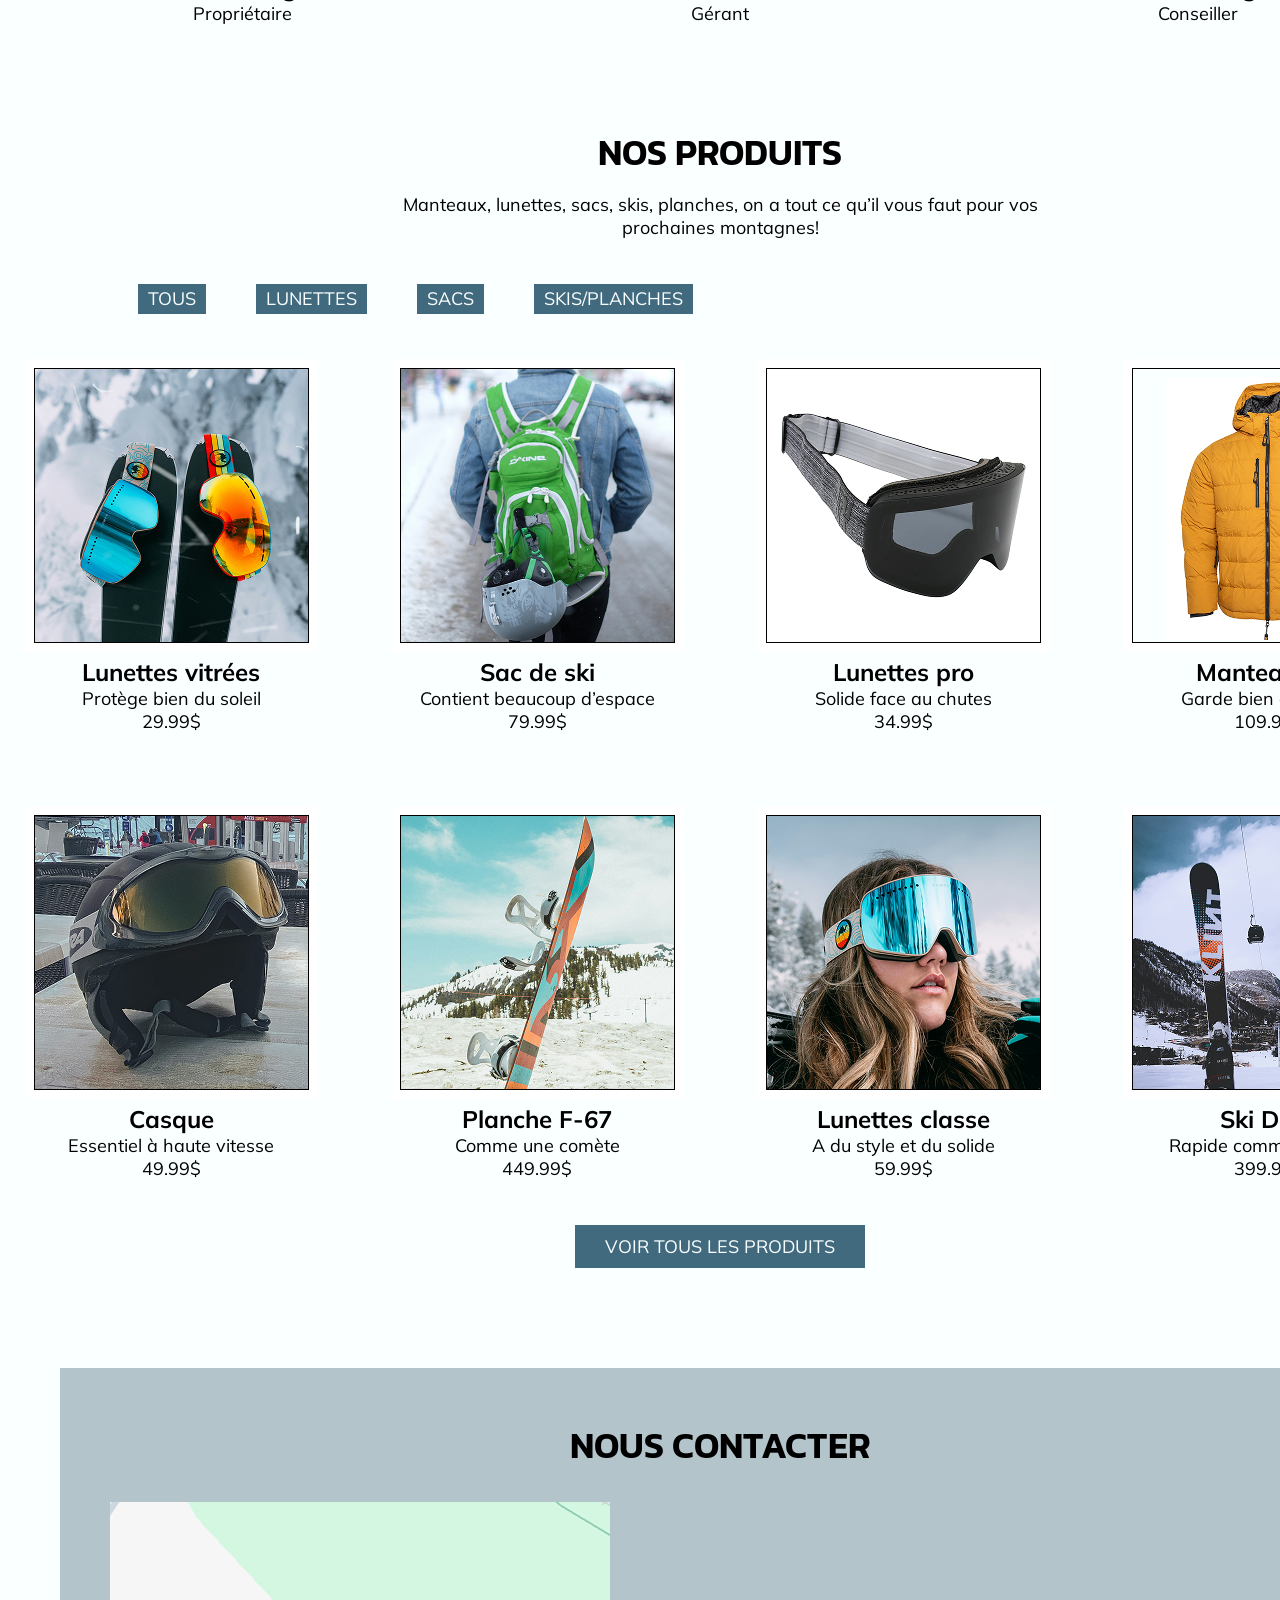
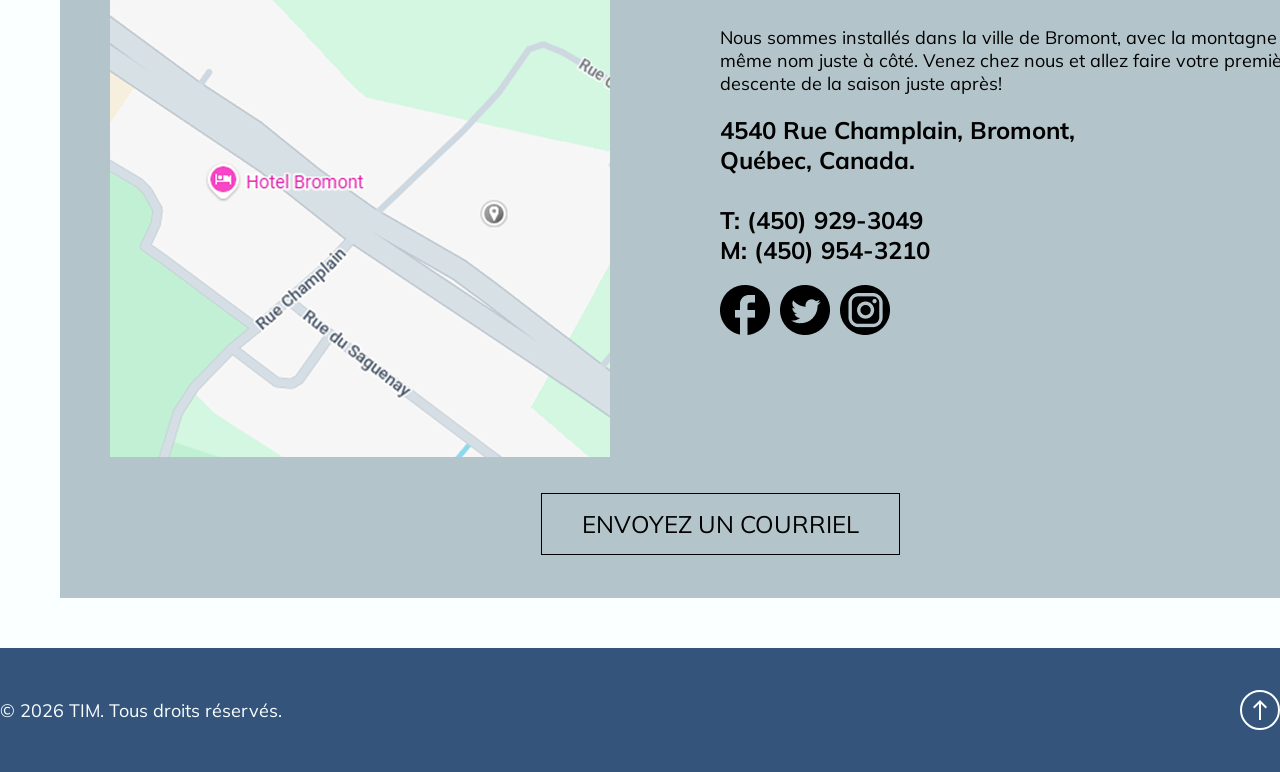
==== commit da68f9b0: "boutons réparés" ====
--- a/index.html
+++ b/index.html
@@ -161,7 +161,7 @@
                     <p>399.99$</p>
                 </article>
             </div>
-            <button class="ctaProduits" onclick="window.location.href='liste-articles.html'">Voir tous les produits</button>  <!--trouver autre methode pour cliquer-->
+            <a class="ctaProduits" onclick="window.location.href='liste-articles.html'">Voir tous les produits</a>  <!--trouver autre methode pour cliquer-->
         </div>
     </section>
 
@@ -199,7 +199,7 @@
 
             </div>
 
-           <a href="mailto:2289367@cegepmontpetit.ca"><button class="courriel">Envoyez un courriel</button></a>
+           <a href="mailto:2289367@cegepmontpetit.ca" class="courriel">Envoyez un courriel</a>
             </div>
         </div>
 
--- a/styles/style.css
+++ b/styles/style.css
@@ -310,7 +310,7 @@
       align-items: center;
    }
 
-   .produits .wrapper button{
+   .ctaProduits{
       background-color: #426A7E;
       color: #FAFFFF;
       border: none;
@@ -319,7 +319,7 @@
       cursor: pointer;
    }
 
-      .produits .wrapper button:hover{
+      .ctaProduits:hover{
          background-color: #083559;
       }
 
@@ -371,6 +371,9 @@
       text-transform: uppercase;
       padding: 15px 40px;
       font: normal 400 1.5rem "Mulish", sans-serif;
+      text-decoration: none;
+      border: 1px solid black;
+      color: #000;
    }
 
 
@@ -413,16 +416,16 @@
       justify-content: space-between;
    }
 
-   .btnProduit button{
+   .btnProduit a{
       background-color: #426A7E;
       color: #FAFFFF;
       border: none;
       padding: 20px 20px;
       text-transform: uppercase;
-      cursor: pointer;
-   }
-
-   .btnProduit button:hover{
+      text-decoration: none;
+   }
+
+   .btnProduit a:hover{
       background-color: #083559;
    }
 
@@ -438,7 +441,7 @@
       gap: 28px;
    }
 
-   .carouselProduits button{
+   .carouselProduits a{
       font: normal 400 1.125rem "Mulish", sans-serif;
       background-color: #426A7E;
       color: #FAFFFF;
@@ -446,9 +449,10 @@
       padding: 10px 10px;
       text-transform: uppercase;
       cursor: pointer;
-   }
-
-   .carouselProduits button:hover{
+      text-decoration: none;
+   }
+
+   .carouselProduits a:hover{
       background-color: #083559;
    }
 
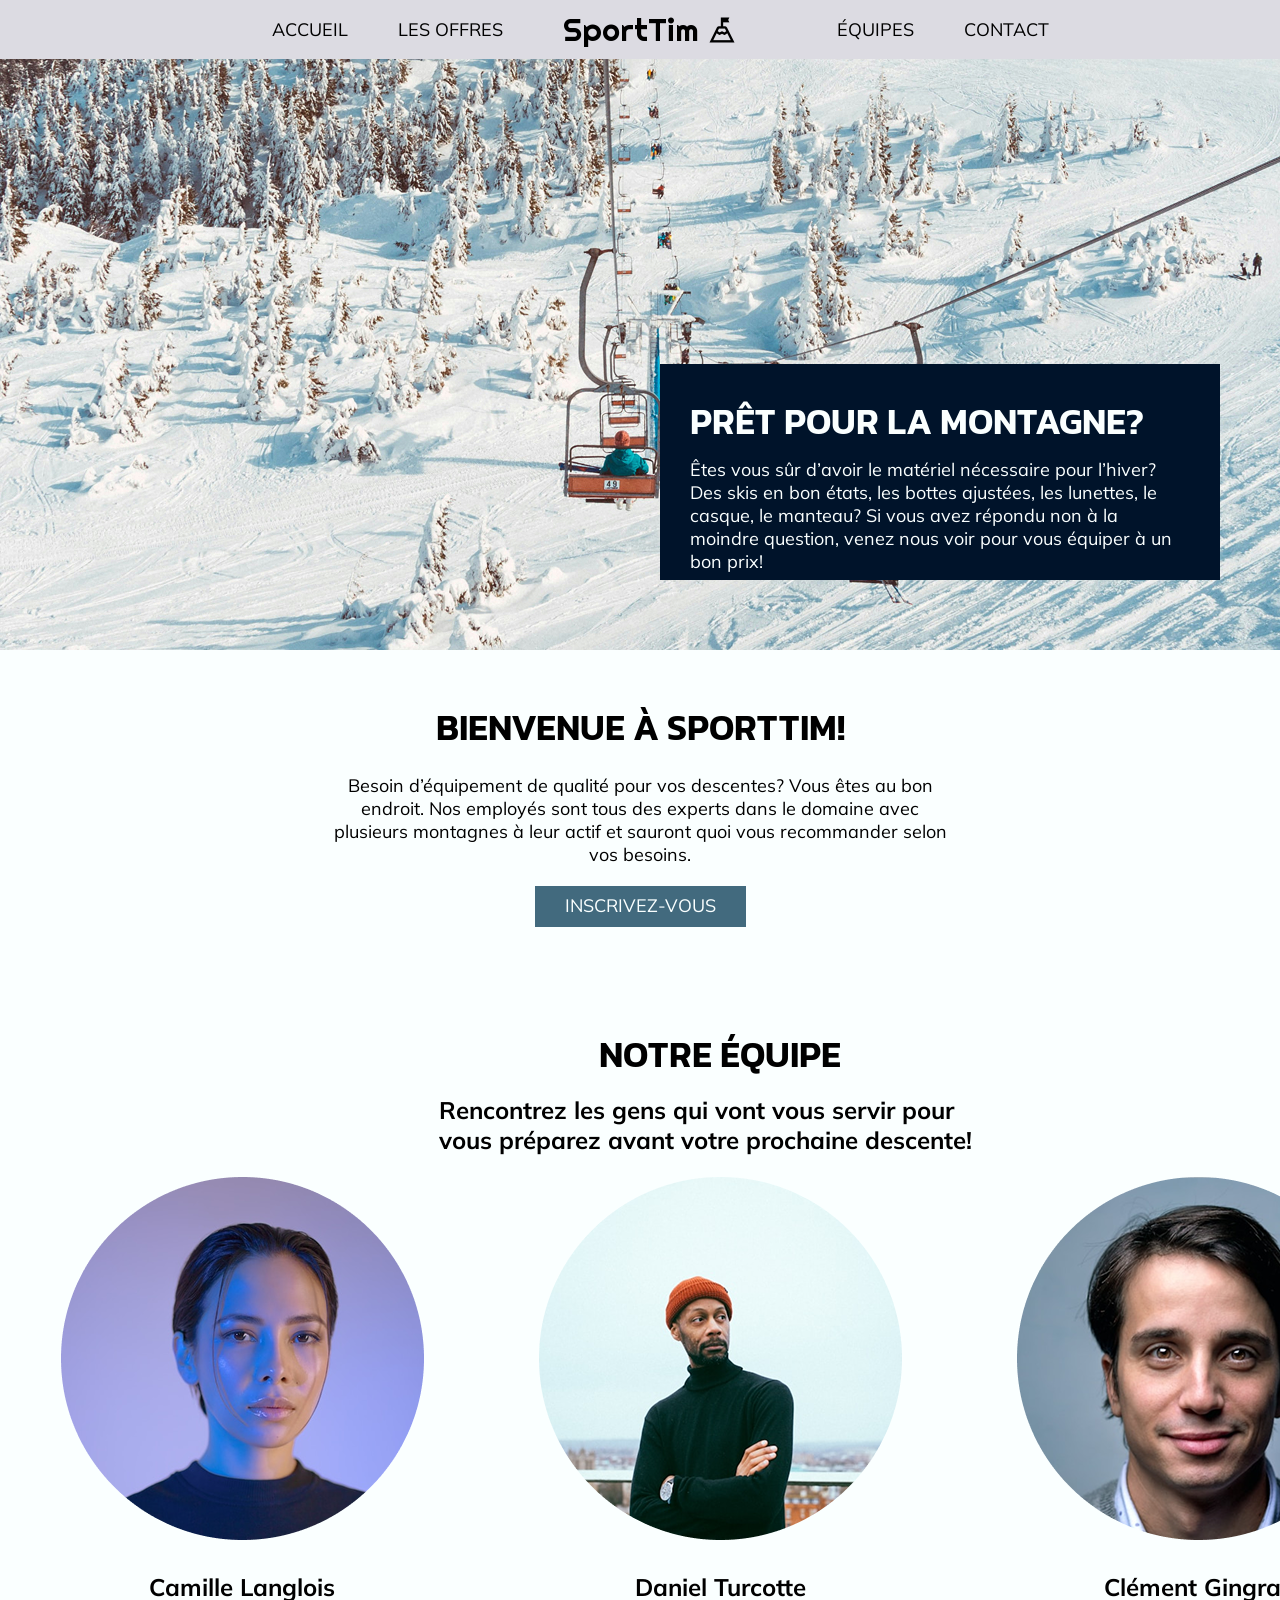
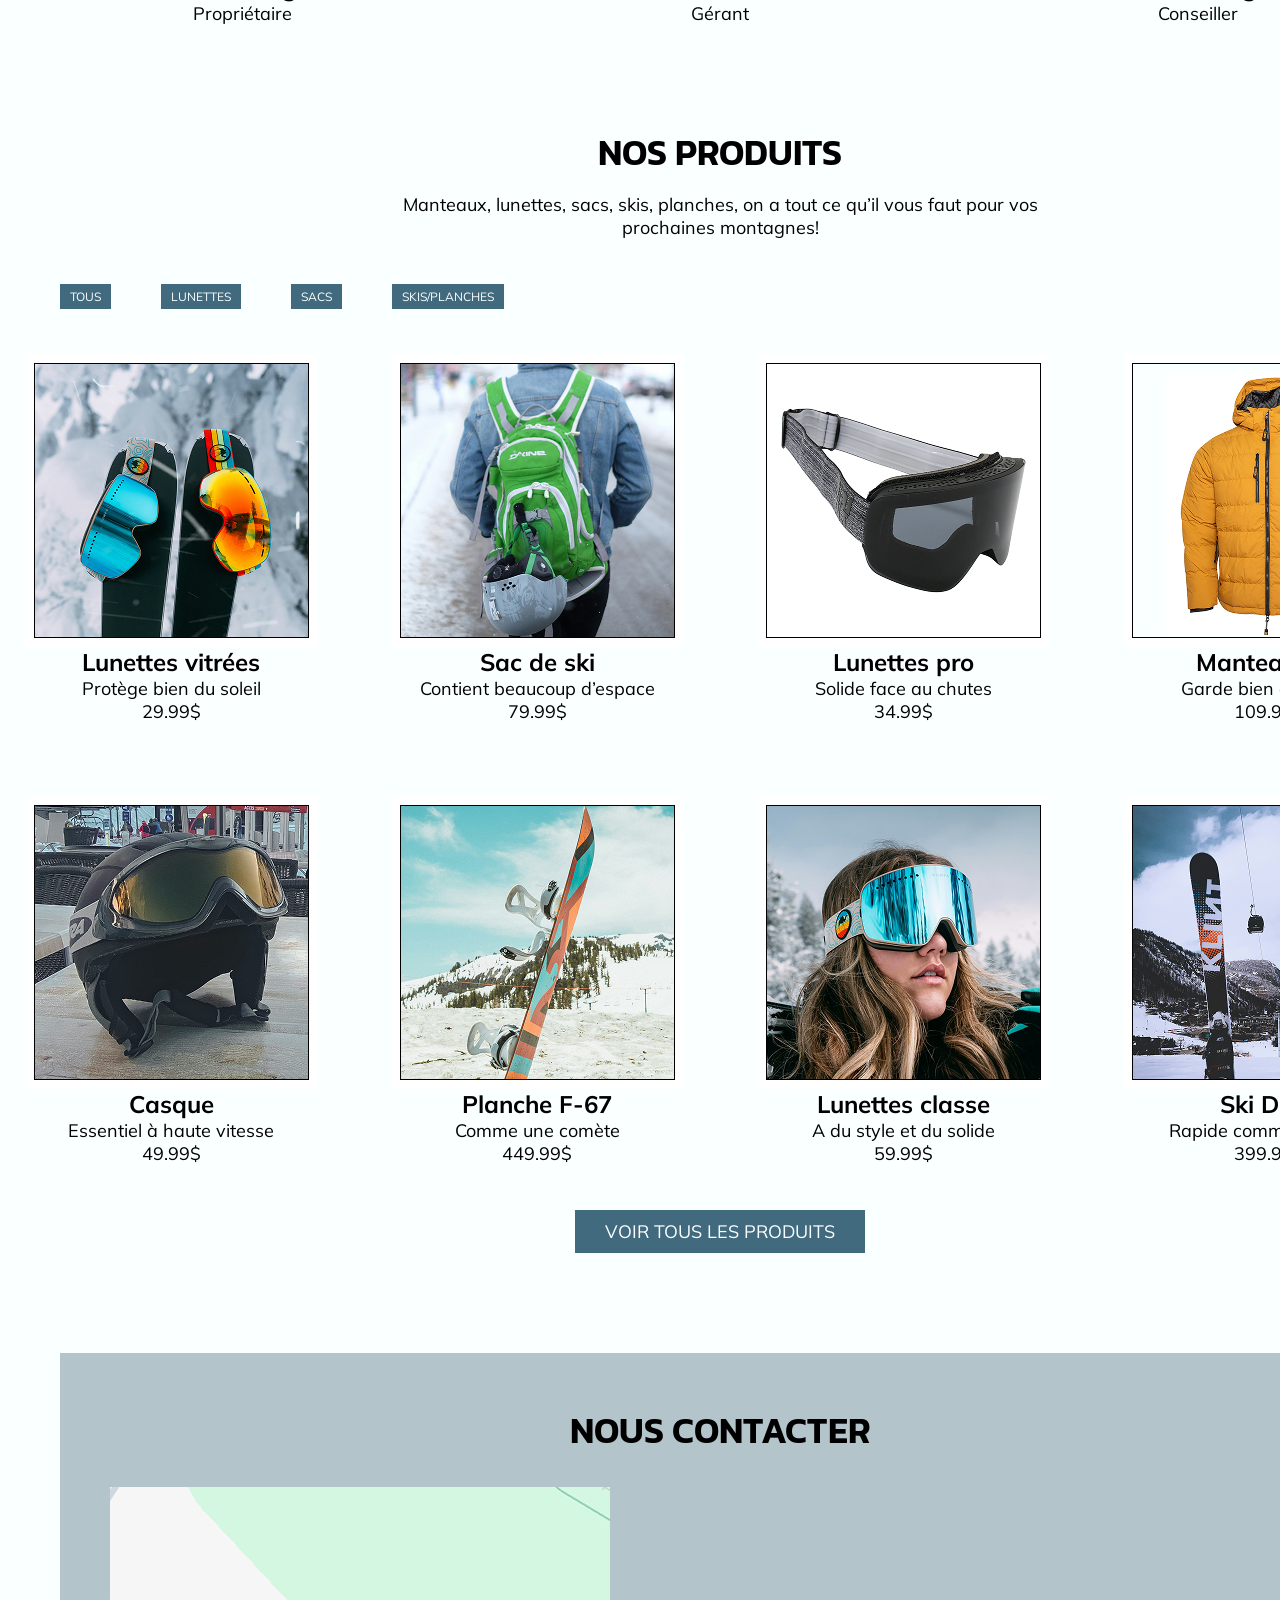
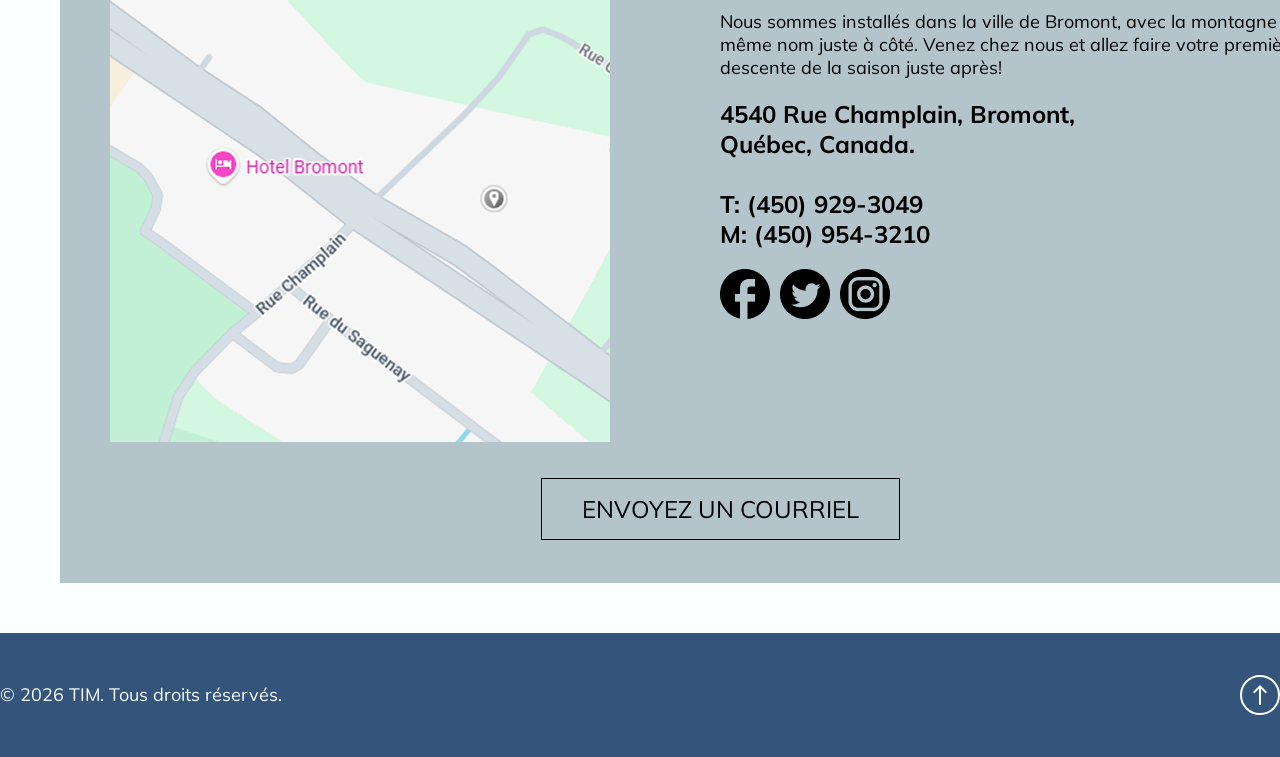
==== commit c319bcc8: "oh boy" ====
--- a/index.html
+++ b/index.html
@@ -1,223 +1,283 @@
-<!DOCTYPE html>
+<!doctype html>
 <html lang="fr">
-<head>
-    <meta charset="UTF-8">
-    <meta name="viewport" content="width=device-width, initial-scale=1.0">
+  <head>
+    <meta charset="UTF-8" />
+    <meta name="viewport" content="width=device-width, initial-scale=1.0" />
     <title>SportTim</title>
-    <link rel="preconnect" href="https://fonts.googleapis.com">
-    <link rel="preconnect" href="https://fonts.gstatic.com" crossorigin>
-    <link href="https://fonts.googleapis.com/css2?family=Kanit:ital,wght@0,100;0,200;0,300;0,400;0,500;0,600;0,700;0,800;0,900;1,100;1,200;1,300;1,400;1,500;1,600;1,700;1,800;1,900&family=Mulish:ital,wght@0,200..1000;1,200..1000&family=Righteous&display=swap" rel="stylesheet">
-    <link rel="stylesheet" href="https://fonts.googleapis.com/css2?family=Material+Symbols+Outlined:opsz,wght,FILL,GRAD@20..48,100..700,0..1,-50..200" />
+    <link rel="preconnect" href="https://fonts.googleapis.com" />
+    <link rel="preconnect" href="https://fonts.gstatic.com" crossorigin />
+    <link
+      href="https://fonts.googleapis.com/css2?family=Kanit:ital,wght@0,100;0,200;0,300;0,400;0,500;0,600;0,700;0,800;0,900;1,100;1,200;1,300;1,400;1,500;1,600;1,700;1,800;1,900&family=Mulish:ital,wght@0,200..1000;1,200..1000&family=Righteous&display=swap"
+      rel="stylesheet"
+    />
+    <link
+      rel="stylesheet"
+      href="https://fonts.googleapis.com/css2?family=Material+Symbols+Outlined:opsz,wght,FILL,GRAD@20..48,100..700,0..1,-50..200"
+    />
     <script src="scripts.js" defer></script>
-    <link rel="stylesheet" href="styles/normalize.css">
-    <link rel="stylesheet" href="styles/style.css">
-</head>
-<body>
+    <link rel="stylesheet" href="styles/normalize.css" />
+    <link rel="stylesheet" href="styles/style.css" />
+  </head>
+  <body>
+    <!--   HEADER  -->
     <header>
-        <div class="boiteNav">
-            <nav>
-                <ul>
-                    <li><a href="index.html">Accueil</a></li>
-                    <li><a href="liste-articles.html">Les offres</a></li>
-                </ul>
-
-            </nav>
-            
-
-            <a href="index.html" class="logo">
-                SportTim
-                <span class="mountain material-symbols-outlined">
-                mountain_flag
-                </span>
-            </a>
-
-            <nav>
-                <ul>
-                    <li><a href="#equipe">Équipes</a></li>
-                    <li><a href="#contact">Contact</a></li>
-                </ul>
-
-            </nav>
-        </div>
+      <div class="boiteNav">
+        <nav>
+          <ul>
+            <li><a href="index.html">Accueil</a></li>
+            <li><a href="liste-articles.html">Les offres</a></li>
+          </ul>
+        </nav>
+
+        <a href="index.html" class="logo">
+          SportTim
+          <span class="mountain material-symbols-outlined">
+            mountain_flag
+          </span>
+        </a>
+
+        <nav>
+          <ul>
+            <li><a href="#equipe">Équipes</a></li>
+            <li><a href="#contact">Contact</a></li>
+          </ul>
+        </nav>
+      </div>
     </header>
 
+    <!--   HERO  -->
+
     <section class="hero">
-        <div class="wrapper">
-            <div class="contenu">
-                <h2>Prêt pour la montagne?</h2>
-                <p>Êtes vous sûr d’avoir le matériel nécessaire pour l’hiver? Des skis en bon états, les bottes ajustées, les lunettes, le casque, le manteau? Si vous avez répondu non à la moindre question, venez nous voir pour vous équiper à un bon prix! </p>
+      <div class="wrapper">
+        <div class="contenu">
+          <h2>Prêt pour la montagne?</h2>
+          <p>
+            Êtes vous sûr d’avoir le matériel nécessaire pour l’hiver? Des skis
+            en bon états, les bottes ajustées, les lunettes, le casque, le
+            manteau? Si vous avez répondu non à la moindre question, venez nous
+            voir pour vous équiper à un bon prix!
+          </p>
+        </div>
+      </div>
+    </section>
+
+    <!--   INSCRIPTION  -->
+
+    <section class="inscription">
+      <div class="wrapper">
+        <h2>Bienvenue à SportTim!</h2>
+
+        <p>
+          Besoin d’équipement de qualité pour vos descentes? Vous êtes au bon
+          endroit. Nos employés sont tous des experts dans le domaine avec
+          plusieurs montagnes à leur actif et sauront quoi vous recommander
+          selon vos besoins.
+        </p>
+
+        <button>Inscrivez-vous</button>
+      </div>
+    </section>
+
+    <!--   ÉQUIPE  -->
+
+    <section class="equipe" id="equipe">
+      <div class="wrapper">
+        <div class="titreEquipe">
+          <h2>Notre équipe</h2>
+          <h3>
+            Rencontrez les gens qui vont vous servir pour vous préparez avant
+            votre prochaine descente!
+          </h3>
+        </div>
+
+        <div class="carousel">
+          <article>
+            <img class="employe" src="images/Camille.png" alt="" />
+            <h3>Camille Langlois</h3>
+            <p>Propriétaire</p>
+          </article>
+          <article>
+            <img class="employe" src="images/Daniel.png" alt="" />
+            <h3>Daniel Turcotte</h3>
+            <p>Gérant</p>
+          </article>
+          <article>
+            <img class="employe" src="images/Clément.png" alt="" />
+            <h3>Clément Gingras</h3>
+            <p>Conseiller</p>
+          </article>
+        </div>
+      </div>
+    </section>
+
+    <!--   PRODUITS  -->
+
+    <section class="produits">
+      <div class="wrapper">
+        <div class="titreProduits">
+          <h2>Nos produits</h2>
+          <p>
+            Manteaux, lunettes, sacs, skis, planches, on a tout ce qu’il vous
+            faut pour vos prochaines montagnes!
+          </p>
+        </div>
+        <div class="navProduits">
+          <a>Tous</a><a>Lunettes</a><a>Sacs</a><a>Skis/planches</a>
+        </div>
+        <div class="cases">
+          <article class="cartes">
+            <a href="fiche-produit.html" class="card">
+                <div class="hover">
+                <span class="material-symbols-outlined">add_2</span>
+              </div>
+              <img src="images/lunetteVitre.png" alt=""
+            /></a>
+            <div class="cardContent"></div>
+            <h3>Lunettes vitrées</h3>
+            <p>Protège bien du soleil</p>
+            <p>29.99$</p>
+          </article>
+          <article class="cartes">
+            <a href="fiche-produit.html" class="card">
+                <img src="images/sac.png" alt=""/>
+                            <div class="hover">
+                <span class="material-symbols-outlined">add_2</span>
+              </div></a>
+            <div class="cardContent"></div>
+            <h3>Sac de ski</h3>
+            <p>Contient beaucoup d’espace</p>
+            <p>79.99$</p>
+          </article>
+          <article class="cartes">
+            <a href="fiche-produit.html" class="card"><img src="images/lunettePro.png" alt=""
+            />                <div class="hover">
+                <span class="material-symbols-outlined">add_2</span>
+              </div></a>
+            <div class="cardContent"></div>
+            <h3>Lunettes pro</h3>
+            <p>Solide face au chutes</p>
+            <p>34.99$</p>
+          </article>
+          <article class="cartes">
+            <a href="fiche-produit.html" class="card"
+              ><img src="images/manteau.png" alt=""
+            />                <div class="hover">
+                <span class="material-symbols-outlined">add_2</span>
+              </div></a>
+            <div class="cardContent"></div>
+            <h3>Manteau pro</h3>
+            <p>Garde bien au chaud</p>
+            <p>109.99$</p>
+          </article>
+          <article class="cartes">
+            <a href="fiche-produit.html" class="card">
+                <img src="images/casque.png" alt=""/>
+                <div class="hover">
+                <span class="material-symbols-outlined">add_2</span>
+              </div></a>
+            <div class="cardContent"></div>
+            <h3>Casque</h3>
+            <p>Essentiel à haute vitesse</p>
+            <p>49.99$</p>
+          </article>
+          <article class="cartes">
+            <a href="fiche-produit.html" class="card"
+              ><img src="images/planche.png" alt=""
+            />                <div class="hover">
+                <span class="material-symbols-outlined">add_2</span>
+              </div></a>
+            <div class="cardContent"></div>
+            <h3>Planche F-67</h3>
+            <p>Comme une comète</p>
+            <p>449.99$</p>
+          </article>
+          <article class="cartes">
+            <a href="fiche-produit.html" class="card"
+              ><img src="images/lunetteClasse.png" alt=""
+            />                <div class="hover">
+                <span class="material-symbols-outlined">add_2</span>
+              </div></a>
+            <div class="cardContent"></div>
+            <h3>Lunettes classe</h3>
+            <p>A du style et du solide</p>
+            <p>59.99$</p>
+          </article>
+          <article class="cartes">
+            <a href="fiche-produit.html" class="card"
+              ><img src="images/ski.png" alt=""
+            />                <div class="hover">
+                <span class="material-symbols-outlined">add_2</span>
+              </div></a>
+            <div class="cardContent"></div>
+            <h3>Ski D-29</h3>
+            <p>Rapide comme un éclair</p>
+            <p>399.99$</p>
+          </article>
+        </div>
+        <a class="ctaProduits" href="liste-articles.html"
+          >Voir tous les produits</a
+        >
+      </div>
+    </section>
+
+    <!--   CONTACTER  -->
+
+    <section class="contacter" id="contact">
+      <div class="wrapper">
+        <div class="conteneurContact">
+          <h2>Nous contacter</h2>
+          <div class="colonnes">
+            <div class="colonne1">
+              <img src="images/map.png" alt="" />
             </div>
-        </div>
-
-    </section>
-
-    <section class="inscription">
-        <div class="wrapper">
-
-            <h2>Bienvenue à SportTim!</h2>
-
-            <p>
-                Besoin d’équipement de qualité pour vos descentes? Vous êtes au bon endroit. Nos employés sont tous des experts dans le domaine avec plusieurs montagnes à leur actif et sauront quoi vous recommander selon vos besoins.
-            </p>
-
-            <button>
-                Inscrivez-vous
-            </button>
-
-        </div>
-
-    </section>
-
-    <section class="equipe" id="equipe">
-        <div class="wrapper">
-            <div class="titreEquipe">
-                <h2>Notre équipe</h2>
-                <h3>
-                    Rencontrez les gens qui vont vous servir pour vous préparez avant votre prochaine descente! 
-                </h3>
+            <div class="colonne2">
+              <p>
+                Nous sommes installés dans la ville de Bromont, avec la montagne
+                du même nom juste à côté. Venez chez nous et allez faire votre
+                première descente de la saison juste après!
+              </p>
+
+              <div class="adresse">
+                <h3>4540 Rue Champlain, Bromont, Québec, Canada.</h3>
+                <div class="telephone">
+                  <h3>T: (450) 929-3049</h3>
+                  <h3>M: (450) 954-3210</h3>
+                </div>
+              </div>
+
+              <div class="nav-social">
+                <a href="https://www.facebook.com/" target="_blank"
+                  ><img src="images/facebook.png" alt=""
+                /></a>
+                <a href="https://x.com/" target="_blank"
+                  ><img src="images/twitter.png" alt=""
+                /></a>
+                <a href="https://www.instagram.com/" target="_blank"
+                  ><img src="images/insta.png" alt=""
+                /></a>
+              </div>
             </div>
-
-
-            <div class="carousel">
-                <article>
-                    <img class="employe" src="images/Camille.png" alt=""> 
-                    <h3>Camille Langlois</h3>
-                    <p>Propriétaire</p>
-                </article>
-                <article>
-                    <img class="employe" src="images/Daniel.png" alt="">
-                    <h3>Daniel Turcotte</h3>
-                    <p>Gérant</p>
-                </article>
-                <article>
-                    <img class="employe" src="images/Clément.png" alt="">
-                    <h3>Clément Gingras</h3>
-                    <p>Conseiller</p>
-                </article>
-            </div>
-
-
-        </div>
-    </section>
-
-    <section class="produits">
-        <div class="wrapper">
-            <div class="titreProduits">
-                <h2>Nos produits</h2>
-                <p>
-                    Manteaux, lunettes, sacs, skis, planches, on a tout ce qu’il vous faut pour vos prochaines montagnes!
-                </p>
-            </div>
-            <div class="navProduits">
-                <button>Tous</button><button>Lunettes</button><button>Sacs</button><button>Skis/planches</button>
-            </div>
-            <div class="cases">
-                <article>
-                    <a href="fiche-produit.html"><img src="images/lunetteVitre.png" alt=""></a>
-                    <h3>Lunettes vitrées</h3>
-                    <p>Protège bien du soleil</p>
-                    <p>29.99$</p>
-                </article>
-                <article>
-                    <a href="fiche-produit.html"><img src="images/sac.png" alt=""></a>
-                    <h3>Sac de ski</h3>
-                    <p>Contient beaucoup d’espace</p>
-                    <p>79.99$</p>
-                </article>
-                <article>
-                    <a href="fiche-produit.html"><img src="images/lunettePro.png" alt=""></a>
-                    <h3>Lunettes pro</h3>
-                    <p>Solide face au chutes</p>
-                    <p>34.99$</p>
-                </article>
-                <article>
-                    <a href="fiche-produit.html"><img src="images/manteau.png" alt=""></a>
-                    <h3>Manteau pro</h3>
-                    <p>Garde bien au chaud</p>
-                    <p>109.99$</p>
-                </article>
-                <article>
-                    <a href="fiche-produit.html"><img src="images/casque.png" alt=""></a>
-                    <h3>Casque</h3>
-                    <p>Essentiel à haute vitesse</p>
-                    <p>49.99$</p>
-                </article>
-                <article>
-                    <a href="fiche-produit.html"><img src="images/planche.png" alt=""></a>
-                    <h3>Planche F-67</h3>
-                    <p>Comme une comète</p>
-                    <p>449.99$</p>
-                </article>
-                <article>
-                    <a href="fiche-produit.html"><img src="images/lunetteClasse.png" alt=""></a>
-                    <h3>Lunettes classe</h3>
-                    <p>A du style et du solide</p>
-                    <p>59.99$</p>
-                </article>
-                <article>
-                   <a href="fiche-produit.html"><img src="images/ski.png" alt=""></a>
-                    <h3>Ski D-29</h3>
-                    <p>Rapide comme un éclair</p>
-                    <p>399.99$</p>
-                </article>
-            </div>
-            <a class="ctaProduits" onclick="window.location.href='liste-articles.html'">Voir tous les produits</a>  <!--trouver autre methode pour cliquer-->
-        </div>
-    </section>
-
-    <section class="contacter" id="contact">
-        <div class="wrapper">
-            <div class="conteneurContact">
-                <h2>
-                Nous contacter
-            </h2>
-            <div class="colonnes">
-                <div class="colonne1">
-                    <img src="images/map.png" alt="">
-                </div>
-                <div class="colonne2">
-                    <p>
-                        Nous sommes installés dans la ville de Bromont, avec la montagne du même nom juste à côté. Venez chez nous et allez faire votre première descente de la saison juste après!
-                    </p>
-                    
-                    <div class="adresse">
-                        <h3>
-                            4540 Rue Champlain, Bromont, Québec, Canada.
-                        </h3>
-                        <div class="telephone">
-                            <h3>T: (450) 929-3049</h3>
-                            <h3>M: (450) 954-3210</h3>
-                        </div>
-                    </div>
-                    
-                    <div class="nav-social">
-                       <a href="https://www.facebook.com/" target="_blank"><img src="images/facebook.png" alt=""></a>
-                       <a href="https://x.com/" target="_blank"><img src="images/twitter.png" alt=""></a>
-                        <a href="https://www.instagram.com/" target="_blank"><img src="images/insta.png" alt=""></a>
-                    </div>
-                </div>
-
-            </div>
-
-           <a href="mailto:2289367@cegepmontpetit.ca" class="courriel">Envoyez un courriel</a>
-            </div>
-        </div>
-
-    </section>
+          </div>
+
+          <a href="mailto:2289367@cegepmontpetit.ca" class="courriel"
+            >Envoyez un courriel</a
+          >
+        </div>
+      </div>
+    </section>
+
+    <!--   FOOTER  -->
 
     <footer>
-        <div class="wrapper">
-            <p>
-                © 2026 TIM. Tous droits réservés.
-            </p>
-
-            <a href="#"><span class="material-symbols-outlined">north</span></a>
-
-            
-        </div>
+      <div class="wrapper">
+        <p>© 2026 TIM. Tous droits réservés.</p>
+
+        <a href="#"><span class="material-symbols-outlined">north</span></a>
+      </div>
     </footer>
 
+    <!--   MODALE  -->
+
     <div class="modal"></div>
-    
-</body>
-</html>+  </body>
+</html>
--- a/styles/style.css
+++ b/styles/style.css
@@ -80,6 +80,7 @@
     background-color: #DCDBE2;
     position: fixed;
     width: 100%;
+    z-index: 999;
    }
 
    .boiteNav{
@@ -274,18 +275,19 @@
    .navProduits{
       display: flex;
       gap: 50px;
-      padding-right: 610px;
-   }
-
-   .navProduits button{
+      width: 100%;
+   }
+
+   .navProduits a{
     background-color: #426A7E;
     color: #FAFFFF;
     border: none;
     padding: 5px 10px;
     text-transform: uppercase;
-   }
-
-   .navProduits button:hover{
+    font-size: 0.75rem;
+   }
+
+   .navProduits a:hover{
       background-color: #083559;
    }
 
@@ -295,19 +297,62 @@
       gap: 73px;
    }
 
-   .cases img{
+   .card{
       border: solid 9px white;
-
-   }
-
-   .cases img:hover{
+      z-index: 10;
+      position: relative;
+   }
+
+   .card:hover{
       border: solid 9px black;
+
+   }
+
+   .card:hover .cardContent{
+      opacity: 1;
+
    }
 
    .cases article{
       display: flex;
       flex-direction: column;
       align-items: center;
+   }
+
+
+
+   .cartes img{
+      display: block;
+      position: relative;
+   }
+
+   .cartes .hover{
+      display: flex;
+      justify-content: center;
+      align-items: center;
+   }
+
+   .hover{
+      position: absolute;
+      top: 0;
+      left: 0;
+      background-color: rgba(52, 52, 52, 0.5);
+      width: 100%;
+      height: 100%;
+      display: flex;
+      align-items: center;
+      justify-content: center;
+      padding: 20px;
+      opacity: 0;
+
+      transition: all 0.4s ease-out;
+      z-index: 999;
+   }
+
+
+   .card:hover .hover{
+      opacity: 1;
+      display: block;
    }
 
    .ctaProduits{
@@ -316,12 +361,12 @@
       border: none;
       padding: 10px 30px;
       text-transform: uppercase;
-      cursor: pointer;
-   }
-
-      .ctaProduits:hover{
-         background-color: #083559;
-      }
+      text-decoration: none;
+   }
+
+   .ctaProduits:hover{
+      background-color: #083559;
+   }
 
 
    /* Contact */
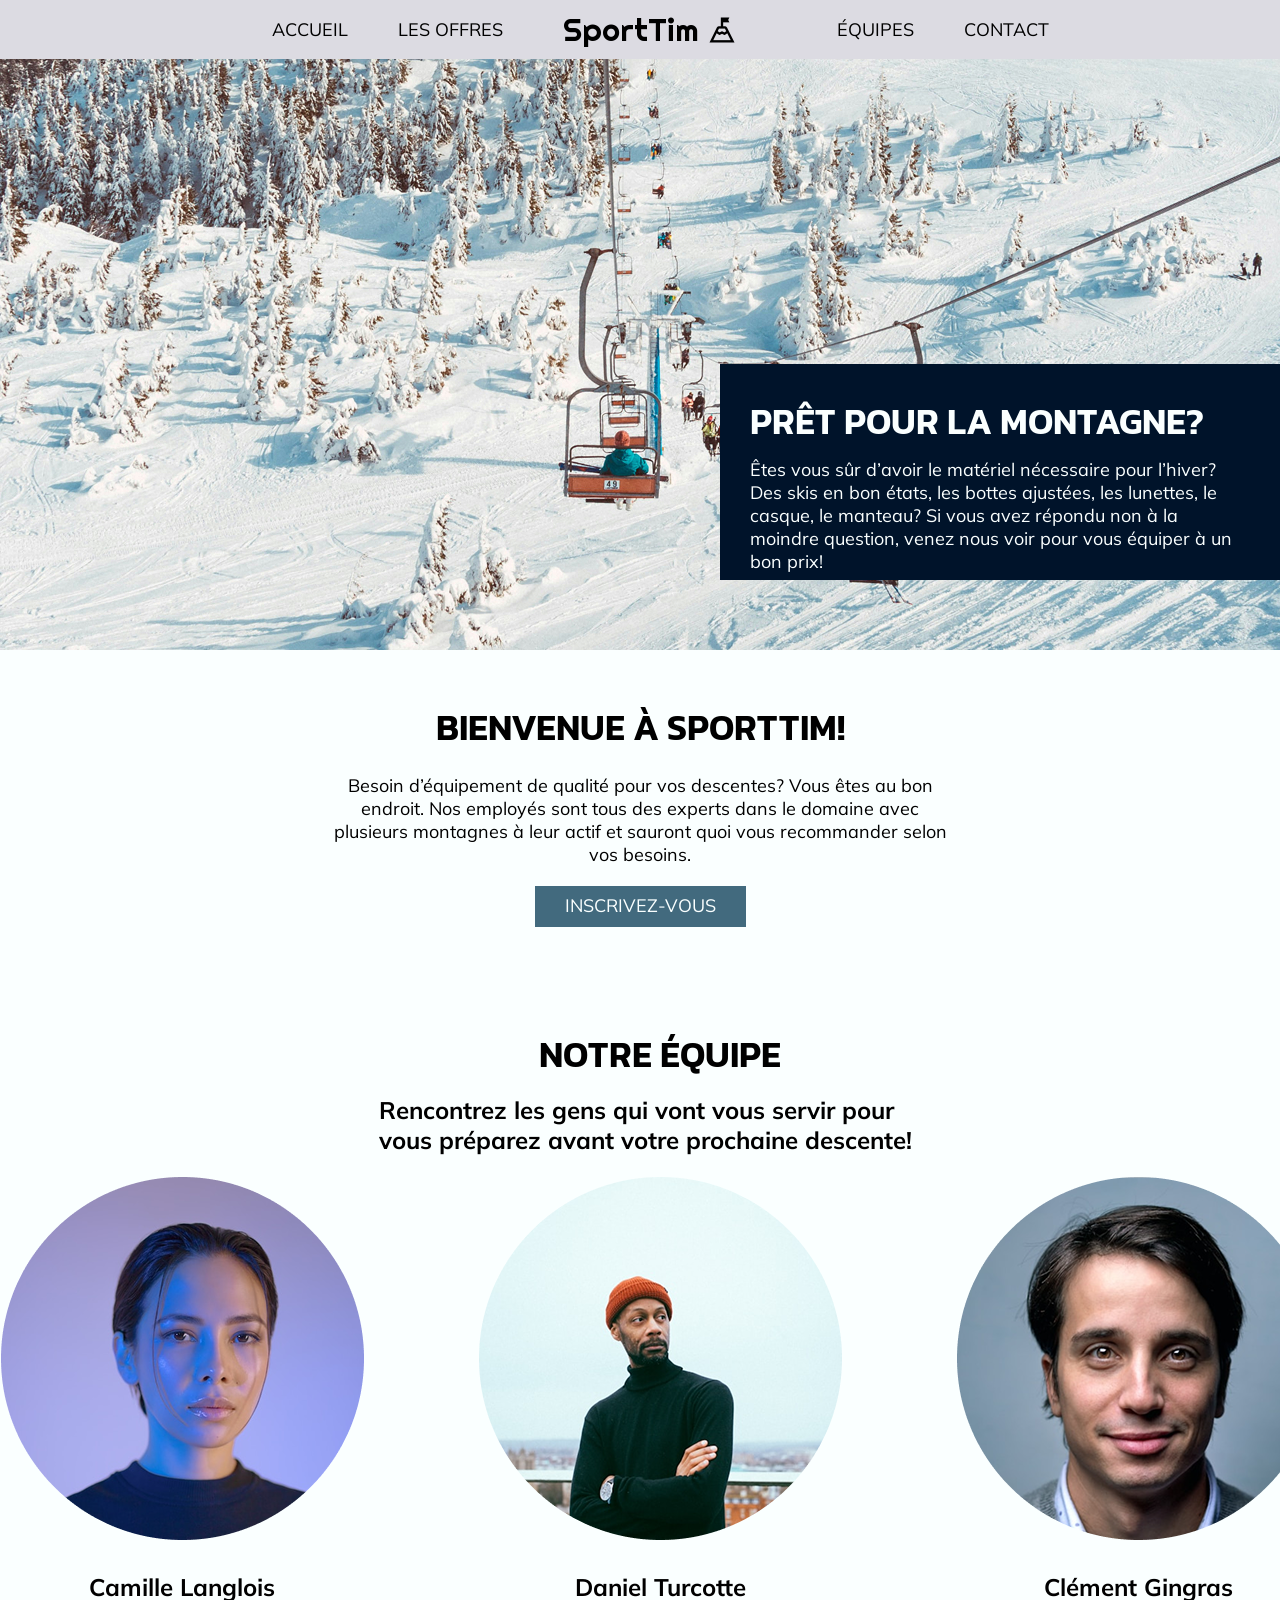
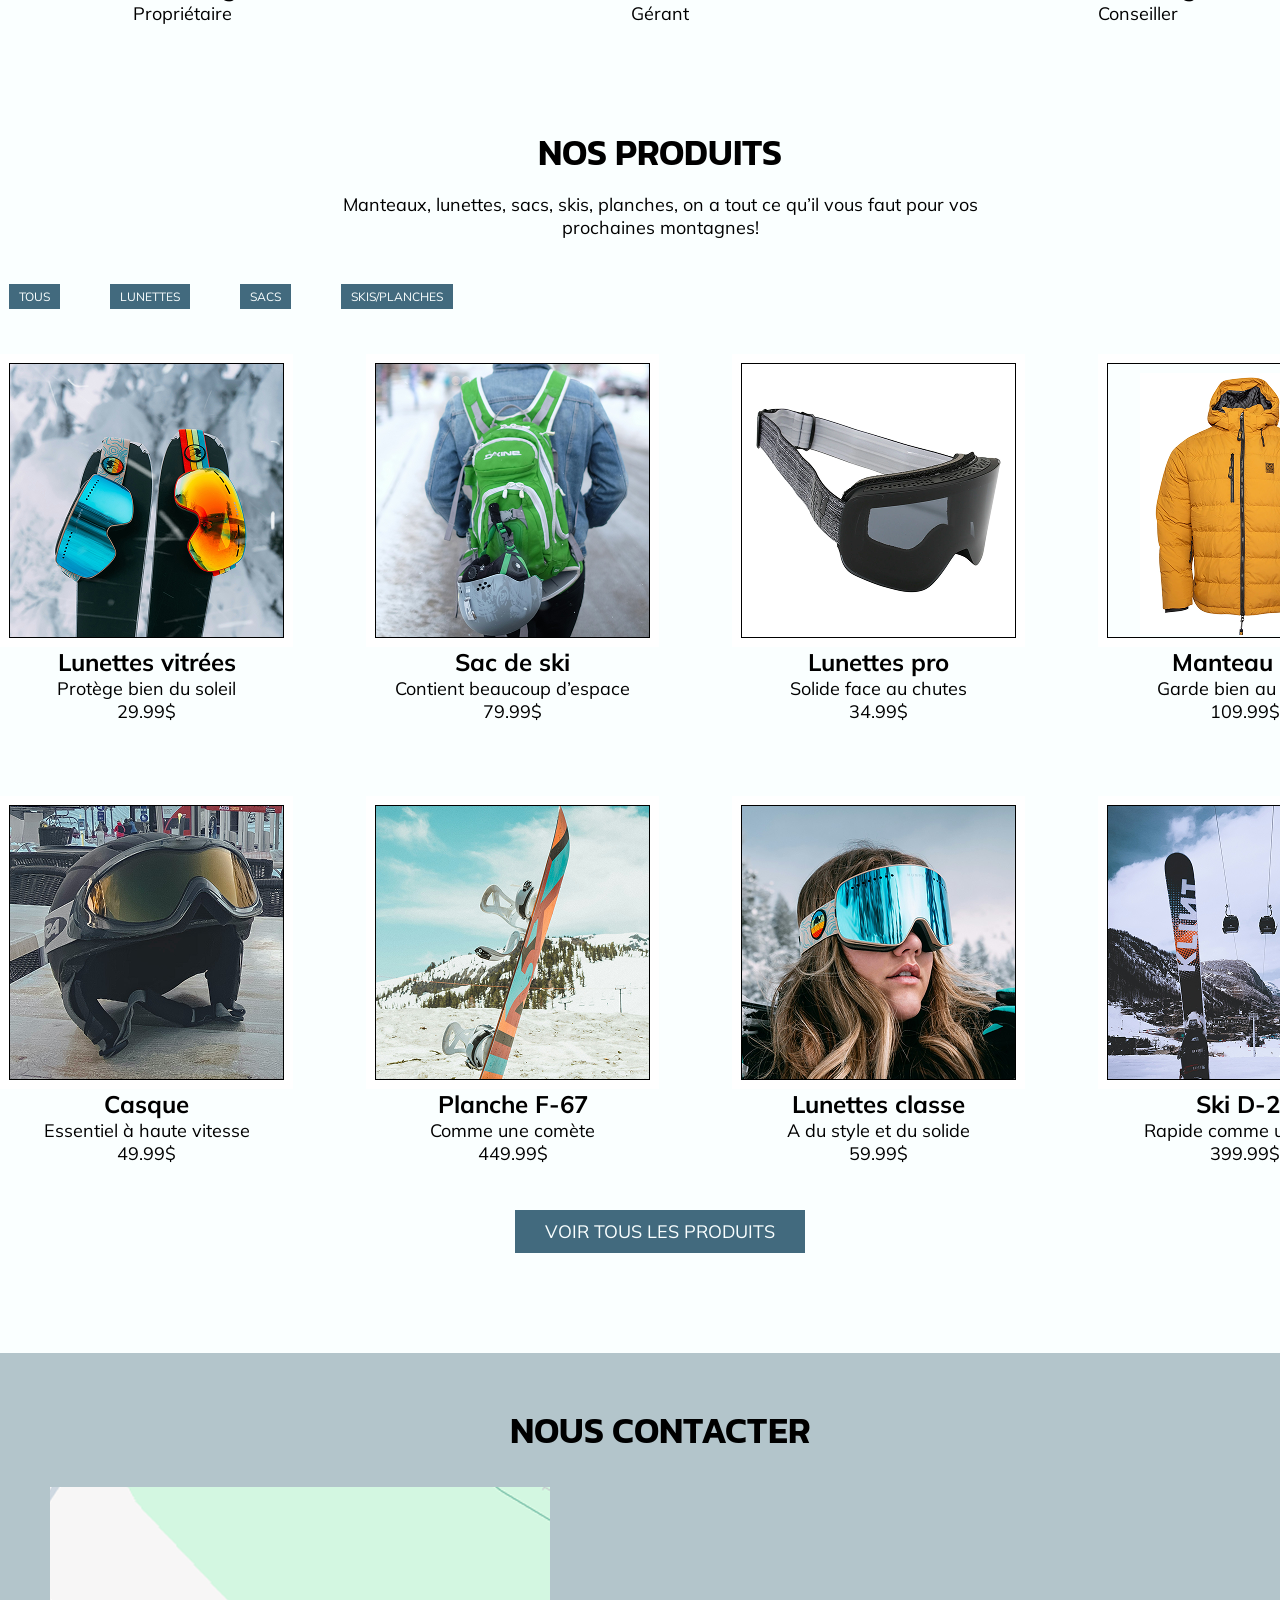
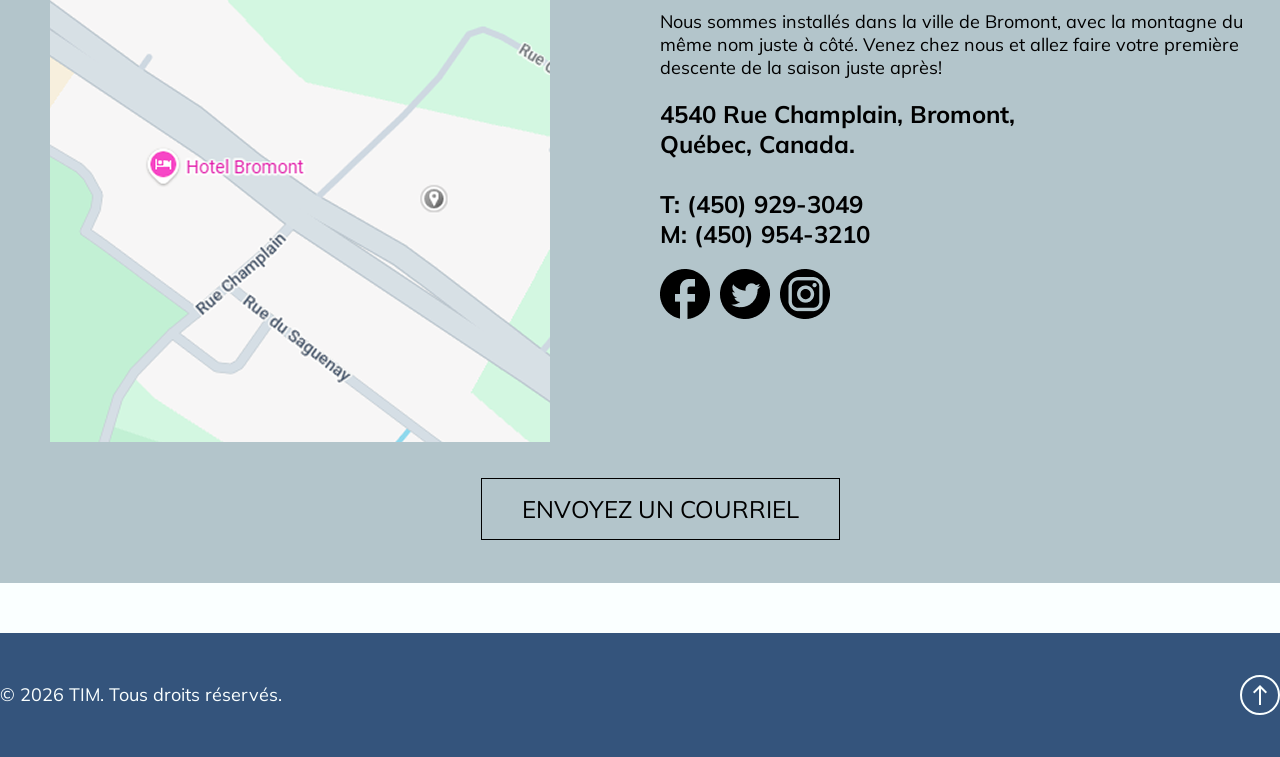
==== commit 37a5fe70: "TERMINÉ :D" ====
--- a/index.html
+++ b/index.html
@@ -132,7 +132,6 @@
               </div>
               <img src="images/lunetteVitre.png" alt=""
             /></a>
-            <div class="cardContent"></div>
             <h3>Lunettes vitrées</h3>
             <p>Protège bien du soleil</p>
             <p>29.99$</p>
@@ -143,7 +142,6 @@
                             <div class="hover">
                 <span class="material-symbols-outlined">add_2</span>
               </div></a>
-            <div class="cardContent"></div>
             <h3>Sac de ski</h3>
             <p>Contient beaucoup d’espace</p>
             <p>79.99$</p>
@@ -153,18 +151,16 @@
             />                <div class="hover">
                 <span class="material-symbols-outlined">add_2</span>
               </div></a>
-            <div class="cardContent"></div>
             <h3>Lunettes pro</h3>
             <p>Solide face au chutes</p>
             <p>34.99$</p>
           </article>
           <article class="cartes">
-            <a href="fiche-produit.html" class="card"
-              ><img src="images/manteau.png" alt=""
-            />                <div class="hover">
-                <span class="material-symbols-outlined">add_2</span>
-              </div></a>
-            <div class="cardContent"></div>
+            <a href="fiche-produit.html" class="card">
+                <img src="images/manteau.png" alt=""/>
+            <div class="hover">
+                <span class="material-symbols-outlined">add_2</span>
+              </div></a>
             <h3>Manteau pro</h3>
             <p>Garde bien au chaud</p>
             <p>109.99$</p>
@@ -175,7 +171,6 @@
                 <div class="hover">
                 <span class="material-symbols-outlined">add_2</span>
               </div></a>
-            <div class="cardContent"></div>
             <h3>Casque</h3>
             <p>Essentiel à haute vitesse</p>
             <p>49.99$</p>
@@ -186,7 +181,6 @@
             />                <div class="hover">
                 <span class="material-symbols-outlined">add_2</span>
               </div></a>
-            <div class="cardContent"></div>
             <h3>Planche F-67</h3>
             <p>Comme une comète</p>
             <p>449.99$</p>
@@ -197,7 +191,6 @@
             />                <div class="hover">
                 <span class="material-symbols-outlined">add_2</span>
               </div></a>
-            <div class="cardContent"></div>
             <h3>Lunettes classe</h3>
             <p>A du style et du solide</p>
             <p>59.99$</p>
@@ -208,7 +201,6 @@
             />                <div class="hover">
                 <span class="material-symbols-outlined">add_2</span>
               </div></a>
-            <div class="cardContent"></div>
             <h3>Ski D-29</h3>
             <p>Rapide comme un éclair</p>
             <p>399.99$</p>
--- a/styles/style.css
+++ b/styles/style.css
@@ -34,7 +34,7 @@
    }
 
    section{
-      padding: 50px 60px;
+      padding: 50px 0;
    }
 
 
@@ -116,7 +116,7 @@
    }
 
    .mountain{
-    font-size: 30px;
+    font-size: 1.875rem;
    }
    
 
@@ -211,6 +211,10 @@
     text-transform: uppercase;
    }
 
+   .inscription button:hover{
+      background-color: #083559; 
+   }
+
 
    /* Équipe */
    
@@ -276,6 +280,7 @@
       display: flex;
       gap: 50px;
       width: 100%;
+      padding-left: 9px;
    }
 
    .navProduits a{
@@ -295,6 +300,7 @@
       display: grid;
       grid-template-columns: 1fr 1fr 1fr 1fr;
       gap: 73px;
+      max-width: 100%;
    }
 
    .card{
@@ -305,7 +311,6 @@
 
    .card:hover{
       border: solid 9px black;
-
    }
 
    .card:hover .cardContent{
@@ -326,10 +331,13 @@
       position: relative;
    }
 
-   .cartes .hover{
-      display: flex;
-      justify-content: center;
-      align-items: center;
+   .card .hover span{
+      display: flex;
+      justify-content: center;
+      align-items: center;
+      align-self: center;
+      font-size: 5.0625rem;
+      color: #faffff;
    }
 
    .hover{
@@ -352,7 +360,6 @@
 
    .card:hover .hover{
       opacity: 1;
-      display: block;
    }
 
    .ctaProduits{
